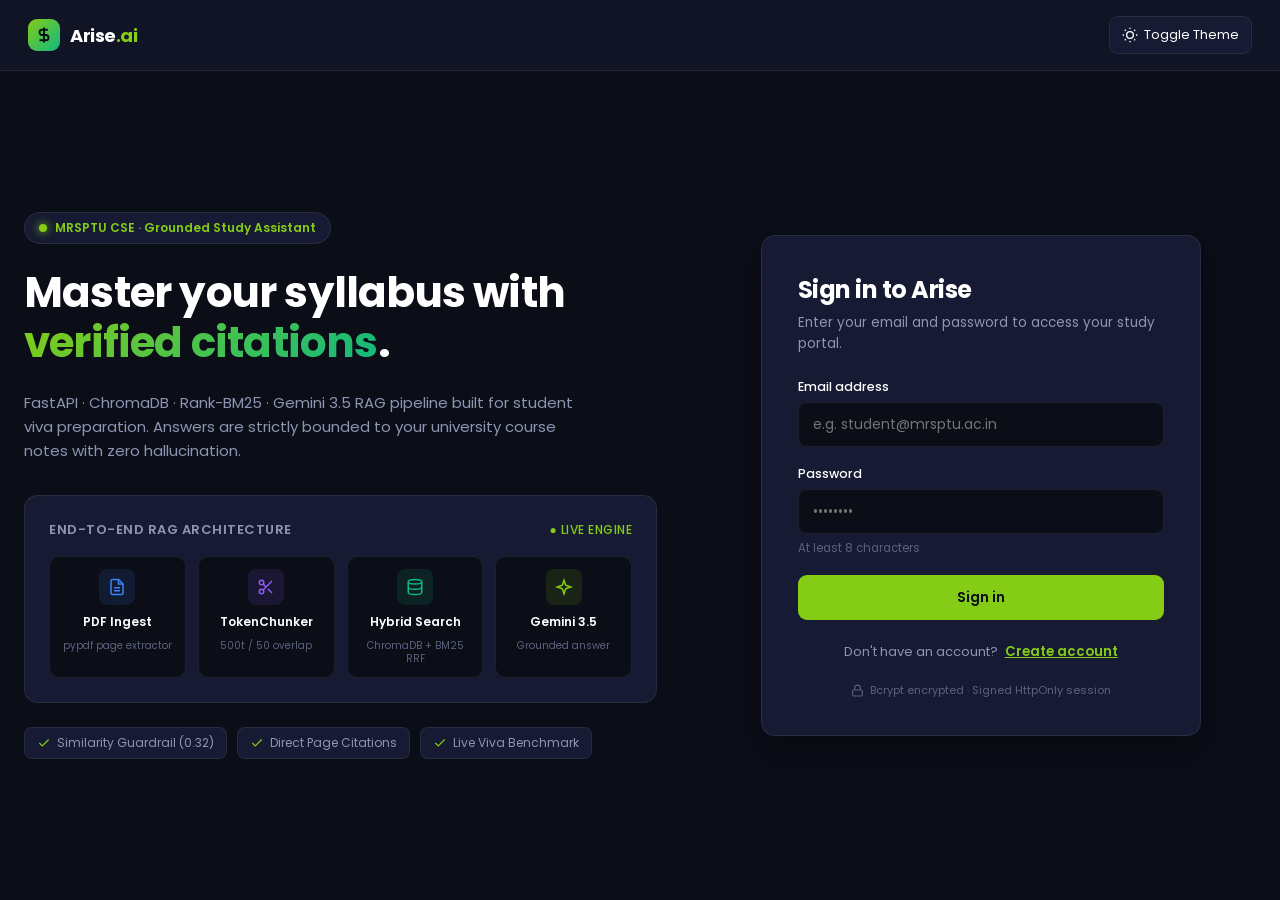
==== frontend/login.html @ d897b9ba "feat: authentication and premium login page" ====
<!DOCTYPE html>
<html lang="en">
<head>
  <meta charset="UTF-8">
  <meta name="viewport" content="width=device-width, initial-scale=1.0">
  <title>Arise.ai — Sign in to StudyRAG</title>
  <link rel="preconnect" href="https://fonts.googleapis.com">
  <link rel="preconnect" href="https://fonts.gstatic.com" crossorigin>
  <link href="https://fonts.googleapis.com/css2?family=Poppins:wght@300;400;500;600;700&display=swap" rel="stylesheet">
  <style>
    :root {
      --bg: #0b0d17;
      --bg-panel: #111425;
      --card-bg: #161a32;
      --card-border: rgba(255, 255, 255, 0.08);
      --card-hover: rgba(255, 255, 255, 0.12);
      --text: #ffffff;
      --text-muted: #8e95b2;
      --text-dim: #5c627e;
      --lime: #84cc16;
      --lime-glow: rgba(132, 204, 22, 0.2);
      --lime-hover: #9ee81c;
      --purple: #8b5cf6;
      --purple-glow: rgba(139, 92, 246, 0.2);
      --blue: #3b82f6;
      --error: #ef4444;
      --error-bg: rgba(239, 68, 68, 0.12);
      --font: 'Poppins', -apple-system, BlinkMacSystemFont, "Segoe UI", Roboto, sans-serif;
      --radius: 14px;
      --transition: all 0.2s cubic-bezier(0.16, 1, 0.3, 1);
    }

    body.theme-light {
      --bg: #f8fafc;
      --bg-panel: #f1f5f9;
      --card-bg: #ffffff;
      --card-border: rgba(0, 0, 0, 0.08);
      --card-hover: rgba(0, 0, 0, 0.12);
      --text: #0f172a;
      --text-muted: #64748b;
      --text-dim: #94a3b8;
      --lime: #65a30d;
      --lime-glow: rgba(101, 163, 13, 0.15);
      --lime-hover: #4d7c0f;
      --purple: #7c3aed;
      --purple-glow: rgba(124, 58, 237, 0.15);
      --blue: #2563eb;
      --error: #dc2626;
      --error-bg: rgba(220, 38, 38, 0.08);
    }

    * {
      box-sizing: border-box;
      margin: 0;
      padding: 0;
      font-family: var(--font);
    }

    body {
      background-color: var(--bg);
      color: var(--text);
      min-height: 100vh;
      display: flex;
      flex-direction: column;
      overflow-x: hidden;
      transition: background-color 0.3s ease, color 0.3s ease;
    }

    /* Top Utility Bar */
    .top-bar {
      width: 100%;
      padding: 16px 28px;
      display: flex;
      align-items: center;
      justify-content: space-between;
      border-bottom: 1px solid var(--card-border);
      background: var(--bg-panel);
    }

    .brand-mark {
      display: flex;
      align-items: center;
      gap: 10px;
      text-decoration: none;
      color: var(--text);
    }

    .brand-icon {
      width: 32px;
      height: 32px;
      border-radius: 9px;
      background: linear-gradient(135deg, var(--lime), #10b981);
      display: grid;
      place-items: center;
      color: #0b0d17;
      font-weight: 700;
    }

    .brand-text {
      font-size: 18px;
      font-weight: 700;
      letter-spacing: -0.5px;
    }

    .brand-text span {
      color: var(--lime);
    }

    .theme-toggle-btn {
      background: var(--card-bg);
      border: 1px solid var(--card-border);
      color: var(--text);
      padding: 8px 12px;
      border-radius: 9px;
      cursor: pointer;
      display: flex;
      align-items: center;
      gap: 6px;
      font-size: 13px;
      transition: var(--transition);
    }

    .theme-toggle-btn:hover {
      border-color: var(--card-hover);
    }

    .theme-toggle-btn svg {
      width: 16px;
      height: 16px;
      stroke: currentColor;
      fill: none;
      stroke-width: 2;
    }

    /* Main Split View */
    .login-container {
      flex: 1;
      display: grid;
      grid-template-columns: 1.15fr 1fr;
      max-width: 1280px;
      width: 100%;
      margin: 0 auto;
      padding: 40px 24px;
      gap: 48px;
      align-items: center;
    }

    /* Left Hero Panel */
    .hero-panel {
      display: flex;
      flex-direction: column;
      gap: 24px;
    }

    .hero-badge {
      display: inline-flex;
      align-items: center;
      gap: 8px;
      padding: 6px 14px;
      border-radius: 20px;
      font-size: 12px;
      font-weight: 600;
      background: var(--card-bg);
      border: 1px solid var(--card-border);
      color: var(--lime);
      width: fit-content;
    }

    .hero-badge-dot {
      width: 8px;
      height: 8px;
      border-radius: 50%;
      background: var(--lime);
      box-shadow: 0 0 10px var(--lime);
    }

    .hero-title {
      font-size: clamp(28px, 3.5vw, 42px);
      font-weight: 700;
      line-height: 1.18;
      letter-spacing: -0.8px;
    }

    .hero-title .gradient-text {
      background: linear-gradient(135deg, var(--lime), #10b981);
      -webkit-background-clip: text;
      -webkit-text-fill-color: transparent;
    }

    .hero-subtitle {
      font-size: 15px;
      line-height: 1.6;
      color: var(--text-muted);
      max-width: 560px;
    }

    /* Pipeline Diagram */
    .pipeline-wrapper {
      background: var(--card-bg);
      border: 1px solid var(--card-border);
      border-radius: var(--radius);
      padding: 24px;
      display: flex;
      flex-direction: column;
      gap: 16px;
      margin-top: 8px;
    }

    .pipeline-header {
      font-size: 13px;
      font-weight: 600;
      color: var(--text-muted);
      text-transform: uppercase;
      letter-spacing: 0.5px;
      display: flex;
      justify-content: space-between;
      align-items: center;
    }

    .pipeline-status {
      color: var(--lime);
      font-size: 12px;
      font-weight: 500;
      display: flex;
      align-items: center;
      gap: 6px;
    }

    .pipeline-grid {
      display: grid;
      grid-template-columns: repeat(4, 1fr);
      gap: 12px;
      position: relative;
    }

    .pipeline-step {
      background: var(--bg);
      border: 1px solid var(--card-border);
      border-radius: 10px;
      padding: 12px 10px;
      text-align: center;
      display: flex;
      flex-direction: column;
      align-items: center;
      gap: 8px;
      transition: var(--transition);
      position: relative;
    }

    .pipeline-step:hover {
      border-color: var(--lime);
      transform: translateY(-2px);
    }

    .pipeline-icon-box {
      width: 36px;
      height: 36px;
      border-radius: 8px;
      display: grid;
      place-items: center;
    }

    .pipeline-icon-box svg {
      width: 18px;
      height: 18px;
      stroke: currentColor;
      fill: none;
      stroke-width: 2;
    }

    .step-p1 { background: rgba(59, 130, 246, 0.12); color: var(--blue); }
    .step-p2 { background: rgba(139, 92, 246, 0.12); color: var(--purple); }
    .step-p3 { background: rgba(16, 185, 129, 0.12); color: #10b981; }
    .step-p4 { background: rgba(132, 204, 22, 0.12); color: var(--lime); }

    .pipeline-step-title {
      font-size: 12px;
      font-weight: 600;
      color: var(--text);
    }

    .pipeline-step-desc {
      font-size: 10px;
      color: var(--text-dim);
      line-height: 1.3;
    }

    .feature-tags {
      display: flex;
      flex-wrap: wrap;
      gap: 10px;
    }

    .feature-tag {
      font-size: 12px;
      color: var(--text-muted);
      background: var(--card-bg);
      border: 1px solid var(--card-border);
      padding: 6px 12px;
      border-radius: 8px;
      display: flex;
      align-items: center;
      gap: 6px;
    }

    .feature-tag svg {
      width: 14px;
      height: 14px;
      stroke: var(--lime);
      fill: none;
      stroke-width: 2;
    }

    /* Right Auth Form Card */
    .auth-card-panel {
      display: flex;
      justify-content: center;
    }

    .auth-card {
      background: var(--card-bg);
      border: 1px solid var(--card-border);
      border-radius: var(--radius);
      padding: 36px;
      width: 100%;
      max-width: 440px;
      box-shadow: 0 16px 36px rgba(0, 0, 0, 0.25);
    }

    .auth-card-head {
      margin-bottom: 24px;
    }

    .auth-card-title {
      font-size: 24px;
      font-weight: 700;
      letter-spacing: -0.5px;
      margin-bottom: 6px;
    }

    .auth-card-subtitle {
      font-size: 13.5px;
      color: var(--text-muted);
      line-height: 1.5;
    }

    .auth-error-box {
      background: var(--error-bg);
      border: 1px solid var(--error);
      color: var(--error);
      padding: 10px 14px;
      border-radius: 8px;
      font-size: 13px;
      margin-bottom: 18px;
      display: none;
      align-items: center;
      gap: 8px;
    }

    .auth-error-box svg {
      width: 16px;
      height: 16px;
      stroke: currentColor;
      fill: none;
      stroke-width: 2;
      flex-shrink: 0;
    }

    .form-group {
      display: flex;
      flex-direction: column;
      gap: 6px;
      margin-bottom: 18px;
    }

    .form-label {
      font-size: 12.5px;
      font-weight: 500;
      color: var(--text);
    }

    .form-input {
      background: var(--bg);
      border: 1px solid var(--card-border);
      border-radius: 9px;
      padding: 11px 14px;
      color: var(--text);
      font-size: 14px;
      outline: none;
      transition: var(--transition);
    }

    .form-input:focus {
      border-color: var(--lime);
      box-shadow: 0 0 0 3px var(--lime-glow);
    }

    .form-hint {
      font-size: 11.5px;
      color: var(--text-dim);
    }

    .auth-submit-btn {
      width: 100%;
      background: var(--lime);
      color: #0b0d17;
      border: none;
      border-radius: 9px;
      padding: 12px 16px;
      font-size: 14px;
      font-weight: 600;
      cursor: pointer;
      display: flex;
      align-items: center;
      justify-content: center;
      gap: 8px;
      transition: var(--transition);
      margin-top: 10px;
    }

    .auth-submit-btn:hover {
      background: var(--lime-hover);
      box-shadow: 0 6px 16px var(--lime-glow);
    }

    .auth-submit-btn:disabled {
      opacity: 0.6;
      cursor: not-allowed;
    }

    .auth-spinner {
      width: 16px;
      height: 16px;
      border: 2px solid rgba(0, 0, 0, 0.2);
      border-top-color: #0b0d17;
      border-radius: 50%;
      animation: spin 0.8s linear infinite;
    }

    @keyframes spin {
      to { transform: rotate(360deg); }
    }

    .auth-toggle-row {
      margin-top: 22px;
      text-align: center;
      font-size: 13px;
      color: var(--text-muted);
    }

    .auth-toggle-btn {
      background: none;
      border: none;
      color: var(--lime);
      font-weight: 600;
      cursor: pointer;
      margin-left: 4px;
      text-decoration: underline;
    }

    .auth-toggle-btn:hover {
      color: var(--lime-hover);
    }

    .auth-footer-notice {
      margin-top: 20px;
      text-align: center;
      font-size: 11px;
      color: var(--text-dim);
      display: flex;
      align-items: center;
      justify-content: center;
      gap: 6px;
    }

    .auth-footer-notice svg {
      width: 13px;
      height: 13px;
      stroke: currentColor;
      fill: none;
      stroke-width: 2;
    }

    /* Responsive */
    @media (max-width: 900px) {
      .login-container {
        grid-template-columns: 1fr;
        gap: 36px;
        padding: 24px 16px;
      }
      .pipeline-grid {
        grid-template-columns: repeat(2, 1fr);
      }
      .hero-panel {
        text-align: center;
        align-items: center;
      }
      .hero-subtitle {
        margin: 0 auto;
      }
    }
  </style>
</head>
<body>
  <!-- Header Bar -->
  <header class="top-bar">
    <a href="/" class="brand-mark">
      <div class="brand-icon">
        <svg viewBox="0 0 24 24" width="18" height="18" fill="none" stroke="currentColor" stroke-width="2.5">
          <path d="M12 2v20M17 5H9.5a3.5 3.5 0 0 0 0 7h5a3.5 3.5 0 0 1 0 7H6" />
        </svg>
      </div>
      <div class="brand-text">Arise<span>.ai</span></div>
    </a>
    <button class="theme-toggle-btn" id="theme-toggle" type="button" aria-label="Toggle theme">
      <svg viewBox="0 0 24 24">
        <circle cx="12" cy="12" r="5"></circle>
        <line x1="12" y1="1" x2="12" y2="3"></line>
        <line x1="12" y1="21" x2="12" y2="23"></line>
        <line x1="4.22" y1="4.22" x2="5.64" y2="5.64"></line>
        <line x1="18.36" y1="18.36" x2="19.78" y2="19.78"></line>
        <line x1="1" y1="12" x2="3" y2="12"></line>
        <line x1="21" y1="12" x2="23" y2="12"></line>
        <line x1="4.22" y1="19.78" x2="5.64" y2="18.36"></line>
        <line x1="18.36" y1="5.64" x2="19.78" y2="4.22"></line>
      </svg>
      <span id="theme-text">Toggle Theme</span>
    </button>
  </header>

  <!-- Content Split -->
  <main class="login-container">
    <!-- Left Hero -->
    <section class="hero-panel">
      <div class="hero-badge">
        <span class="hero-badge-dot"></span>
        MRSPTU CSE · Grounded Study Assistant
      </div>

      <h1 class="hero-title">
        Master your syllabus with <span class="gradient-text">verified citations</span>.
      </h1>

      <p class="hero-subtitle">
        FastAPI · ChromaDB · Rank-BM25 · Gemini 3.5 RAG pipeline built for student viva preparation. Answers are strictly bounded to your university course notes with zero hallucination.
      </p>

      <!-- Pipeline Visualization -->
      <div class="pipeline-wrapper">
        <div class="pipeline-header">
          <span>End-to-End RAG Architecture</span>
          <span class="pipeline-status">● Live Engine</span>
        </div>
        <div class="pipeline-grid">
          <div class="pipeline-step">
            <div class="pipeline-icon-box step-p1">
              <svg viewBox="0 0 24 24"><path d="M14 2H6a2 2 0 0 0-2 2v16a2 2 0 0 0 2 2h12a2 2 0 0 0 2-2V8z"/><polyline points="14 2 14 8 20 8"/><line x1="16" y1="13" x2="8" y2="13"/><line x1="16" y1="17" x2="8" y2="17"/></svg>
            </div>
            <div class="pipeline-step-title">PDF Ingest</div>
            <div class="pipeline-step-desc">pypdf page extractor</div>
          </div>
          <div class="pipeline-step">
            <div class="pipeline-icon-box step-p2">
              <svg viewBox="0 0 24 24"><circle cx="6" cy="6" r="3"/><circle cx="6" cy="18" r="3"/><line x1="20" y1="4" x2="8.12" y2="15.88"/><line x1="14.47" y1="14.48" x2="20" y2="20"/><line x1="8.12" y1="8.12" x2="12" y2="12"/></svg>
            </div>
            <div class="pipeline-step-title">TokenChunker</div>
            <div class="pipeline-step-desc">500t / 50 overlap</div>
          </div>
          <div class="pipeline-step">
            <div class="pipeline-icon-box step-p3">
              <svg viewBox="0 0 24 24"><ellipse cx="12" cy="5" rx="9" ry="3"/><path d="M21 12c0 1.66-4 3-9 3s-9-1.34-9-3"/><path d="M3 5v14c0 1.66 4 3 9 3s9-1.34 9-3V5"/></svg>
            </div>
            <div class="pipeline-step-title">Hybrid Search</div>
            <div class="pipeline-step-desc">ChromaDB + BM25 RRF</div>
          </div>
          <div class="pipeline-step">
            <div class="pipeline-icon-box step-p4">
              <svg viewBox="0 0 24 24"><path d="m12 3-1.9 5.8a2 2 0 0 1-1.3 1.3L3 12l5.8 1.9a2 2 0 0 1 1.3 1.3L12 21l1.9-5.8a2 2 0 0 1 1.3-1.3L21 12l-5.8-1.9a2 2 0 0 1-1.3-1.3z"/></svg>
            </div>
            <div class="pipeline-step-title">Gemini 3.5</div>
            <div class="pipeline-step-desc">Grounded answer</div>
          </div>
        </div>
      </div>

      <div class="feature-tags">
        <span class="feature-tag">
          <svg viewBox="0 0 24 24"><polyline points="20 6 9 17 4 12"/></svg>
          Similarity Guardrail (0.32)
        </span>
        <span class="feature-tag">
          <svg viewBox="0 0 24 24"><polyline points="20 6 9 17 4 12"/></svg>
          Direct Page Citations
        </span>
        <span class="feature-tag">
          <svg viewBox="0 0 24 24"><polyline points="20 6 9 17 4 12"/></svg>
          Live Viva Benchmark
        </span>
      </div>
    </section>

    <!-- Right Card -->
    <section class="auth-card-panel">
      <div class="auth-card">
        <div class="auth-card-head">
          <h2 class="auth-card-title" id="auth-title">Sign in to Arise</h2>
          <p class="auth-card-subtitle" id="auth-subtitle">Enter your email and password to access your study portal.</p>
        </div>

        <div class="auth-error-box" id="auth-error" role="alert">
          <svg viewBox="0 0 24 24"><circle cx="12" cy="12" r="10"/><line x1="12" y1="8" x2="12" y2="12"/><line x1="12" y1="16" x2="12.01" y2="16"/></svg>
          <span id="auth-error-msg">Invalid credentials.</span>
        </div>

        <form id="auth-form">
          <div class="form-group">
            <label for="auth-email" class="form-label">Email address</label>
            <input type="email" id="auth-email" class="form-input" placeholder="e.g. student@mrsptu.ac.in" required autocomplete="email">
          </div>

          <div class="form-group">
            <label for="auth-password" class="form-label">Password</label>
            <input type="password" id="auth-password" class="form-input" placeholder="••••••••" required minlength="8" autocomplete="current-password">
            <span class="form-hint" id="password-hint">At least 8 characters</span>
          </div>

          <button type="submit" id="auth-submit" class="auth-submit-btn">
            <span class="auth-spinner" id="auth-spinner" style="display: none;"></span>
            <span id="auth-btn-text">Sign in</span>
          </button>
        </form>

        <div class="auth-toggle-row" id="auth-toggle-row">
          <span id="toggle-prompt">Don't have an account?</span>
          <button type="button" class="auth-toggle-btn" id="auth-toggle-btn">Create account</button>
        </div>

        <div class="auth-footer-notice">
          <svg viewBox="0 0 24 24"><rect x="3" y="11" width="18" height="11" rx="2" ry="2"/><path d="M7 11V7a5 5 0 0 1 10 0v4"/></svg>
          Bcrypt encrypted · Signed HttpOnly session
        </div>
      </div>
    </section>
  </main>

  <script>
    (function () {
      let isSignupMode = false;
      let allowSignup = true;

      // DOM Elements
      const authForm = document.getElementById("auth-form");
      const authTitle = document.getElementById("auth-title");
      const authSubtitle = document.getElementById("auth-subtitle");
      const authEmail = document.getElementById("auth-email");
      const authPassword = document.getElementById("auth-password");
      const authSubmit = document.getElementById("auth-submit");
      const authBtnText = document.getElementById("auth-btn-text");
      const authSpinner = document.getElementById("auth-spinner");
      const authError = document.getElementById("auth-error");
      const authErrorMsg = document.getElementById("auth-error-msg");
      const authToggleBtn = document.getElementById("auth-toggle-btn");
      const authToggleRow = document.getElementById("auth-toggle-row");
      const togglePrompt = document.getElementById("toggle-prompt");
      const themeToggle = document.getElementById("theme-toggle");

      // Theme Management
      function initTheme() {
        const saved = localStorage.getItem("arise-theme");
        if (saved === "light") {
          document.body.classList.add("theme-light");
        }
      }
      initTheme();

      if (themeToggle) {
        themeToggle.addEventListener("click", () => {
          document.body.classList.toggle("theme-light");
          const isLight = document.body.classList.contains("theme-light");
          try {
            localStorage.setItem("arise-theme", isLight ? "light" : "dark");
          } catch (e) {}
        });
      }

      function showError(msg) {
        authErrorMsg.textContent = msg || "An unexpected error occurred.";
        authError.style.display = "flex";
      }

      function hideError() {
        authError.style.display = "none";
      }

      function setMode(signup) {
        isSignupMode = signup;
        hideError();
        if (isSignupMode) {
          authTitle.textContent = "Create your account";
          authSubtitle.textContent = "Register with your email to start your study sessions.";
          authBtnText.textContent = "Create account";
          togglePrompt.textContent = "Already have an account?";
          authToggleBtn.textContent = "Sign in";
        } else {
          authTitle.textContent = "Sign in to Arise";
          authSubtitle.textContent = "Enter your email and password to access your study portal.";
          authBtnText.textContent = "Sign in";
          togglePrompt.textContent = "Don't have an account?";
          authToggleBtn.textContent = "Create account";
        }
      }

      // Check system configuration
      async function checkConfig() {
        try {
          const res = await fetch("/api/auth/config");
          if (res.ok) {
            const data = await res.json();
            allowSignup = data.allow_signup !== false;
            if (!allowSignup && authToggleRow) {
              authToggleRow.style.display = "none";
            }
          }
        } catch (e) {
          console.warn("Could not check auth config:", e);
        }
      }
      checkConfig();

      if (authToggleBtn) {
        authToggleBtn.addEventListener("click", () => {
          if (!allowSignup && !isSignupMode) return;
          setMode(!isSignupMode);
        });
      }

      // Handle Submission
      authForm.addEventListener("submit", async (e) => {
        e.preventDefault();
        hideError();

        const email = authEmail.value.trim();
        const password = authPassword.value;

        if (!email || !password) {
          showError("Please enter both email and password.");
          return;
        }

        if (password.length < 8) {
          showError("Password must be at least 8 characters.");
          return;
        }

        const endpoint = isSignupMode ? "/api/auth/register" : "/api/auth/login";

        authSubmit.disabled = true;
        authSpinner.style.display = "inline-block";
        authBtnText.textContent = isSignupMode ? "Creating account..." : "Signing in...";

        try {
          const res = await fetch(endpoint, {
            method: "POST",
            headers: { "Content-Type": "application/json" },
            body: JSON.stringify({ email, password }),
          });

          const data = await res.json().catch(() => ({}));

          if (!res.ok) {
            showError(data.detail || "Authentication request failed.");
            return;
          }

          // Successfully authenticated -> redirect to main app
          window.location.href = "/";
        } catch (err) {
          showError("Network error. Please try again.");
        } finally {
          authSubmit.disabled = false;
          authSpinner.style.display = "none";
          authBtnText.textContent = isSignupMode ? "Create account" : "Sign in";
        }
      });
    })();
  </script>
</body>
</html>
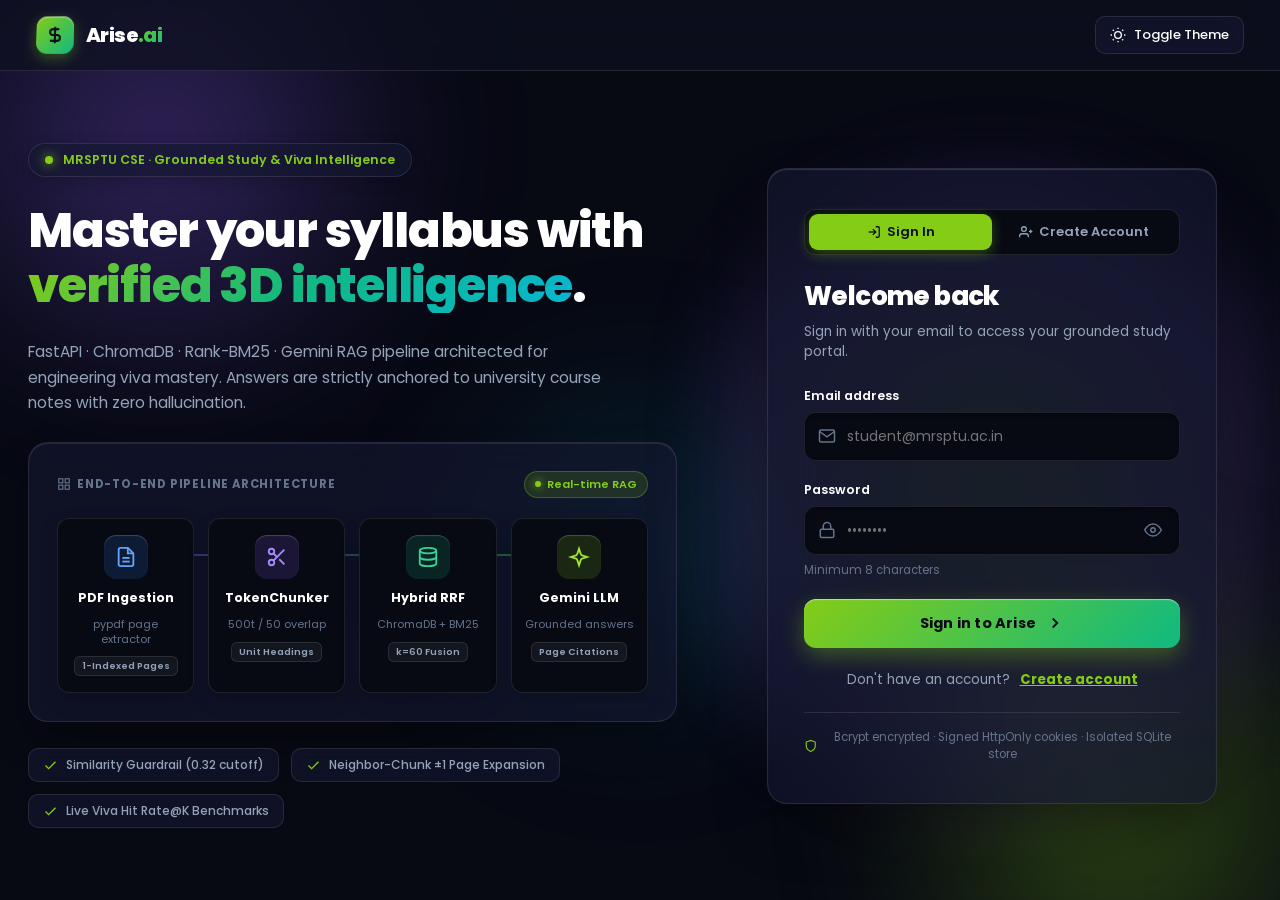
==== commit 902b0b37: "feat(ui): premium 3D perspective login experience with ambient effects" ====
--- a/frontend/login.html
+++ b/frontend/login.html
@@ -6,47 +6,53 @@
   <title>Arise.ai — Sign in to StudyRAG</title>
   <link rel="preconnect" href="https://fonts.googleapis.com">
   <link rel="preconnect" href="https://fonts.gstatic.com" crossorigin>
-  <link href="https://fonts.googleapis.com/css2?family=Poppins:wght@300;400;500;600;700&display=swap" rel="stylesheet">
+  <link href="https://fonts.googleapis.com/css2?family=Poppins:wght@300;400;500;600;700;800&display=swap" rel="stylesheet">
   <style>
     :root {
-      --bg: #0b0d17;
-      --bg-panel: #111425;
-      --card-bg: #161a32;
-      --card-border: rgba(255, 255, 255, 0.08);
-      --card-hover: rgba(255, 255, 255, 0.12);
+      --bg: #070913;
+      --bg-panel: rgba(13, 16, 32, 0.7);
+      --card-bg: rgba(20, 24, 48, 0.65);
+      --card-border: rgba(255, 255, 255, 0.1);
+      --card-border-glow: rgba(132, 204, 22, 0.35);
       --text: #ffffff;
-      --text-muted: #8e95b2;
-      --text-dim: #5c627e;
+      --text-muted: #94a3b8;
+      --text-dim: #64748b;
       --lime: #84cc16;
-      --lime-glow: rgba(132, 204, 22, 0.2);
+      --lime-glow: rgba(132, 204, 22, 0.35);
       --lime-hover: #9ee81c;
+      --emerald: #10b981;
       --purple: #8b5cf6;
-      --purple-glow: rgba(139, 92, 246, 0.2);
-      --blue: #3b82f6;
-      --error: #ef4444;
-      --error-bg: rgba(239, 68, 68, 0.12);
+      --purple-glow: rgba(139, 92, 246, 0.3);
+      --cyan: #06b6d4;
+      --cyan-glow: rgba(6, 182, 212, 0.3);
+      --error: #f43f5e;
+      --error-bg: rgba(244, 63, 94, 0.12);
       --font: 'Poppins', -apple-system, BlinkMacSystemFont, "Segoe UI", Roboto, sans-serif;
-      --radius: 14px;
-      --transition: all 0.2s cubic-bezier(0.16, 1, 0.3, 1);
+      --radius-lg: 20px;
+      --radius-md: 12px;
+      --radius-sm: 8px;
+      --transition: all 0.25s cubic-bezier(0.16, 1, 0.3, 1);
     }
 
     body.theme-light {
-      --bg: #f8fafc;
-      --bg-panel: #f1f5f9;
-      --card-bg: #ffffff;
+      --bg: #f1f5f9;
+      --bg-panel: rgba(255, 255, 255, 0.85);
+      --card-bg: rgba(255, 255, 255, 0.8);
       --card-border: rgba(0, 0, 0, 0.08);
-      --card-hover: rgba(0, 0, 0, 0.12);
+      --card-border-glow: rgba(101, 163, 13, 0.35);
       --text: #0f172a;
       --text-muted: #64748b;
       --text-dim: #94a3b8;
       --lime: #65a30d;
-      --lime-glow: rgba(101, 163, 13, 0.15);
+      --lime-glow: rgba(101, 163, 13, 0.2);
       --lime-hover: #4d7c0f;
+      --emerald: #059669;
       --purple: #7c3aed;
-      --purple-glow: rgba(124, 58, 237, 0.15);
-      --blue: #2563eb;
-      --error: #dc2626;
-      --error-bg: rgba(220, 38, 38, 0.08);
+      --purple-glow: rgba(124, 58, 237, 0.2);
+      --cyan: #0891b2;
+      --cyan-glow: rgba(8, 145, 178, 0.2);
+      --error: #e11d48;
+      --error-bg: rgba(225, 29, 72, 0.08);
     }
 
     * {
@@ -63,65 +69,162 @@
       display: flex;
       flex-direction: column;
       overflow-x: hidden;
+      position: relative;
       transition: background-color 0.3s ease, color 0.3s ease;
     }
 
-    /* Top Utility Bar */
+    /* 3D Ambient Mesh Background */
+    .ambient-bg {
+      position: fixed;
+      inset: 0;
+      pointer-events: none;
+      z-index: 0;
+      overflow: hidden;
+    }
+
+    .ambient-orb {
+      position: absolute;
+      border-radius: 50%;
+      filter: blur(90px);
+      opacity: 0.45;
+      animation: floatOrb 18s ease-in-out infinite alternate;
+      will-change: transform;
+    }
+
+    .orb-1 {
+      width: 520px;
+      height: 520px;
+      background: radial-gradient(circle, var(--purple) 0%, transparent 70%);
+      top: -120px;
+      left: -100px;
+      animation-duration: 22s;
+    }
+
+    .orb-2 {
+      width: 480px;
+      height: 480px;
+      background: radial-gradient(circle, var(--lime) 0%, transparent 70%);
+      bottom: -150px;
+      right: -80px;
+      animation-duration: 20s;
+      animation-delay: -5s;
+    }
+
+    .orb-3 {
+      width: 380px;
+      height: 380px;
+      background: radial-gradient(circle, var(--cyan) 0%, transparent 70%);
+      top: 40%;
+      left: 35%;
+      animation-duration: 25s;
+      animation-delay: -10s;
+      opacity: 0.25;
+    }
+
+    /* Subtle Perspective Grid Ground */
+    .perspective-grid {
+      position: absolute;
+      bottom: -100px;
+      left: -20%;
+      width: 140%;
+      height: 450px;
+      background-image: 
+        linear-gradient(to right, rgba(255, 255, 255, 0.04) 1px, transparent 1px),
+        linear-gradient(to bottom, rgba(255, 255, 255, 0.04) 1px, transparent 1px);
+      background-size: 40px 40px;
+      transform: perspective(600px) rotateX(65deg);
+      transform-origin: center bottom;
+      mask-image: linear-gradient(to top, rgba(0, 0, 0, 0.8), transparent 85%);
+      -webkit-mask-image: linear-gradient(to top, rgba(0, 0, 0, 0.8), transparent 85%);
+      pointer-events: none;
+    }
+
+    body.theme-light .perspective-grid {
+      background-image: 
+        linear-gradient(to right, rgba(0, 0, 0, 0.05) 1px, transparent 1px),
+        linear-gradient(to bottom, rgba(0, 0, 0, 0.05) 1px, transparent 1px);
+    }
+
+    @keyframes floatOrb {
+      0% { transform: translate3d(0, 0, 0) scale(1); }
+      50% { transform: translate3d(40px, 30px, 0) scale(1.08); }
+      100% { transform: translate3d(-30px, 50px, 0) scale(0.95); }
+    }
+
+    /* Top Glass Nav Bar */
     .top-bar {
+      position: relative;
+      z-index: 10;
       width: 100%;
-      padding: 16px 28px;
+      padding: 16px 36px;
       display: flex;
       align-items: center;
       justify-content: space-between;
       border-bottom: 1px solid var(--card-border);
       background: var(--bg-panel);
+      backdrop-filter: blur(16px);
+      -webkit-backdrop-filter: blur(16px);
     }
 
     .brand-mark {
       display: flex;
       align-items: center;
-      gap: 10px;
+      gap: 12px;
       text-decoration: none;
       color: var(--text);
     }
 
-    .brand-icon {
-      width: 32px;
-      height: 32px;
-      border-radius: 9px;
+    .brand-icon-3d {
+      width: 38px;
+      height: 38px;
+      border-radius: 11px;
       background: linear-gradient(135deg, var(--lime), #10b981);
       display: grid;
       place-items: center;
       color: #0b0d17;
-      font-weight: 700;
+      font-weight: 800;
+      box-shadow: 0 4px 14px var(--lime-glow), inset 0 1px 1px rgba(255, 255, 255, 0.6);
+      transform: perspective(400px) rotateY(-10deg) rotateX(10deg);
+      transition: var(--transition);
+    }
+
+    .brand-mark:hover .brand-icon-3d {
+      transform: perspective(400px) rotateY(0deg) rotateX(0deg) scale(1.05);
+      box-shadow: 0 8px 24px var(--lime-glow);
     }
 
     .brand-text {
-      font-size: 18px;
-      font-weight: 700;
-      letter-spacing: -0.5px;
+      font-size: 20px;
+      font-weight: 800;
+      letter-spacing: -0.6px;
     }
 
     .brand-text span {
-      color: var(--lime);
+      background: linear-gradient(135deg, var(--lime), #10b981);
+      -webkit-background-clip: text;
+      -webkit-text-fill-color: transparent;
     }
 
     .theme-toggle-btn {
       background: var(--card-bg);
       border: 1px solid var(--card-border);
       color: var(--text);
-      padding: 8px 12px;
-      border-radius: 9px;
+      padding: 8px 14px;
+      border-radius: 10px;
       cursor: pointer;
       display: flex;
       align-items: center;
-      gap: 6px;
+      gap: 8px;
       font-size: 13px;
+      font-weight: 500;
+      backdrop-filter: blur(10px);
       transition: var(--transition);
     }
 
     .theme-toggle-btn:hover {
-      border-color: var(--card-hover);
+      border-color: var(--lime);
+      transform: translateY(-1px);
+      box-shadow: 0 4px 12px rgba(0, 0, 0, 0.15);
     }
 
     .theme-toggle-btn svg {
@@ -132,16 +235,18 @@
       stroke-width: 2;
     }
 
-    /* Main Split View */
+    /* Main Container */
     .login-container {
+      position: relative;
+      z-index: 5;
       flex: 1;
       display: grid;
-      grid-template-columns: 1.15fr 1fr;
-      max-width: 1280px;
+      grid-template-columns: 1.25fr 1fr;
+      max-width: 1320px;
       width: 100%;
       margin: 0 auto;
-      padding: 40px 24px;
-      gap: 48px;
+      padding: 40px 28px;
+      gap: 56px;
       align-items: center;
     }
 
@@ -149,21 +254,23 @@
     .hero-panel {
       display: flex;
       flex-direction: column;
-      gap: 24px;
-    }
-
-    .hero-badge {
+      gap: 26px;
+    }
+
+    .hero-badge-pill {
       display: inline-flex;
       align-items: center;
-      gap: 8px;
-      padding: 6px 14px;
-      border-radius: 20px;
-      font-size: 12px;
+      gap: 10px;
+      padding: 7px 16px;
+      border-radius: 30px;
+      font-size: 12.5px;
       font-weight: 600;
       background: var(--card-bg);
       border: 1px solid var(--card-border);
       color: var(--lime);
       width: fit-content;
+      backdrop-filter: blur(12px);
+      box-shadow: 0 4px 16px rgba(0, 0, 0, 0.2);
     }
 
     .hero-badge-dot {
@@ -171,139 +278,561 @@
       height: 8px;
       border-radius: 50%;
       background: var(--lime);
-      box-shadow: 0 0 10px var(--lime);
+      box-shadow: 0 0 12px var(--lime);
+      animation: pulseGlow 2s infinite alternate;
+    }
+
+    @keyframes pulseGlow {
+      from { opacity: 0.6; transform: scale(0.9); }
+      to { opacity: 1; transform: scale(1.2); }
     }
 
     .hero-title {
-      font-size: clamp(28px, 3.5vw, 42px);
-      font-weight: 700;
-      line-height: 1.18;
-      letter-spacing: -0.8px;
+      font-size: clamp(32px, 4vw, 48px);
+      font-weight: 800;
+      line-height: 1.15;
+      letter-spacing: -1.2px;
     }
 
     .hero-title .gradient-text {
-      background: linear-gradient(135deg, var(--lime), #10b981);
+      background: linear-gradient(135deg, var(--lime) 0%, var(--emerald) 50%, var(--cyan) 100%);
       -webkit-background-clip: text;
       -webkit-text-fill-color: transparent;
+      display: inline-block;
     }
 
     .hero-subtitle {
-      font-size: 15px;
-      line-height: 1.6;
+      font-size: 15.5px;
+      line-height: 1.65;
       color: var(--text-muted);
-      max-width: 560px;
-    }
-
-    /* Pipeline Diagram */
-    .pipeline-wrapper {
+      max-width: 600px;
+    }
+
+    /* 3D Glass Pipeline Architecture Showcase */
+    .pipeline-3d-card {
+      position: relative;
       background: var(--card-bg);
       border: 1px solid var(--card-border);
-      border-radius: var(--radius);
-      padding: 24px;
+      border-radius: var(--radius-lg);
+      padding: 28px;
       display: flex;
       flex-direction: column;
-      gap: 16px;
-      margin-top: 8px;
-    }
-
-    .pipeline-header {
+      gap: 20px;
+      backdrop-filter: blur(20px);
+      -webkit-backdrop-filter: blur(20px);
+      box-shadow: 0 20px 45px -10px rgba(0, 0, 0, 0.4), inset 0 1px 1px rgba(255, 255, 255, 0.1);
+      transform-style: preserve-3d;
+      transition: transform 0.3s ease, box-shadow 0.3s ease;
+    }
+
+    .pipeline-3d-card:hover {
+      box-shadow: 0 28px 60px -12px rgba(0, 0, 0, 0.5), inset 0 1px 1px rgba(255, 255, 255, 0.2);
+    }
+
+    .pipeline-top-header {
+      display: flex;
+      justify-content: space-between;
+      align-items: center;
+    }
+
+    .pipeline-tag {
+      font-size: 11.5px;
+      font-weight: 700;
+      text-transform: uppercase;
+      letter-spacing: 0.8px;
+      color: var(--text-dim);
+      display: flex;
+      align-items: center;
+      gap: 6px;
+    }
+
+    .pipeline-live-chip {
+      background: rgba(132, 204, 22, 0.15);
+      border: 1px solid rgba(132, 204, 22, 0.3);
+      color: var(--lime);
+      padding: 4px 10px;
+      border-radius: 20px;
+      font-size: 11px;
+      font-weight: 600;
+      display: flex;
+      align-items: center;
+      gap: 6px;
+    }
+
+    .live-dot {
+      width: 6px;
+      height: 6px;
+      border-radius: 50%;
+      background: var(--lime);
+      box-shadow: 0 0 8px var(--lime);
+    }
+
+    /* 4-Step 3D Pipeline Visual Grid */
+    .pipeline-stage-grid {
+      display: grid;
+      grid-template-columns: repeat(4, 1fr);
+      gap: 14px;
+      position: relative;
+    }
+
+    /* Animated Energy Ray Connector connecting the steps */
+    .pipeline-connector-line {
+      position: absolute;
+      top: 36px;
+      left: 10%;
+      width: 80%;
+      height: 2px;
+      background: linear-gradient(90deg, 
+        rgba(59, 130, 246, 0.4), 
+        rgba(139, 92, 246, 0.4), 
+        rgba(16, 185, 129, 0.4), 
+        rgba(132, 204, 22, 0.4)
+      );
+      z-index: 1;
+      pointer-events: none;
+    }
+
+    .pipeline-energy-packet {
+      position: absolute;
+      top: -3px;
+      left: 0;
+      width: 24px;
+      height: 8px;
+      border-radius: 4px;
+      background: var(--lime);
+      box-shadow: 0 0 12px var(--lime);
+      animation: energyRun 3.2s cubic-bezier(0.45, 0.05, 0.55, 0.95) infinite;
+    }
+
+    @keyframes energyRun {
+      0% { left: 0%; opacity: 0; transform: scaleX(0.5); }
+      15% { opacity: 1; transform: scaleX(1); }
+      85% { opacity: 1; transform: scaleX(1); }
+      100% { left: 96%; opacity: 0; transform: scaleX(0.5); }
+    }
+
+    .stage-item {
+      position: relative;
+      z-index: 2;
+      background: var(--bg);
+      border: 1px solid var(--card-border);
+      border-radius: var(--radius-md);
+      padding: 16px 12px;
+      display: flex;
+      flex-direction: column;
+      align-items: center;
+      text-align: center;
+      gap: 10px;
+      transition: var(--transition);
+      box-shadow: 0 8px 20px rgba(0, 0, 0, 0.15);
+      transform: translateY(0);
+    }
+
+    .stage-item:hover {
+      border-color: var(--lime);
+      transform: translateY(-4px) scale(1.02);
+      box-shadow: 0 14px 28px rgba(0, 0, 0, 0.25);
+    }
+
+    .stage-icon-3d {
+      width: 44px;
+      height: 44px;
+      border-radius: 12px;
+      display: grid;
+      place-items: center;
+      transition: var(--transition);
+      box-shadow: inset 0 1px 1px rgba(255, 255, 255, 0.2);
+    }
+
+    .stage-icon-3d svg {
+      width: 22px;
+      height: 22px;
+      stroke: currentColor;
+      fill: none;
+      stroke-width: 2;
+    }
+
+    .stage-p1 { background: rgba(59, 130, 246, 0.15); color: #60a5fa; }
+    .stage-p2 { background: rgba(139, 92, 246, 0.15); color: #a78bfa; }
+    .stage-p3 { background: rgba(16, 185, 129, 0.15); color: #34d399; }
+    .stage-p4 { background: rgba(132, 204, 22, 0.15); color: #a3e635; }
+
+    .stage-name {
+      font-size: 12.5px;
+      font-weight: 700;
+      color: var(--text);
+    }
+
+    .stage-desc {
+      font-size: 11px;
+      color: var(--text-dim);
+      line-height: 1.35;
+    }
+
+    .stage-metric-pill {
+      font-size: 9.5px;
+      font-weight: 600;
+      padding: 2px 7px;
+      border-radius: 6px;
+      background: rgba(255, 255, 255, 0.05);
+      color: var(--text-muted);
+      border: 1px solid var(--card-border);
+    }
+
+    /* Feature Pills Row */
+    .hero-features-row {
+      display: flex;
+      flex-wrap: wrap;
+      gap: 12px;
+    }
+
+    .hero-feature-pill {
+      font-size: 12px;
+      font-weight: 500;
+      color: var(--text-muted);
+      background: var(--card-bg);
+      border: 1px solid var(--card-border);
+      padding: 7px 14px;
+      border-radius: 10px;
+      display: flex;
+      align-items: center;
+      gap: 8px;
+      backdrop-filter: blur(8px);
+      transition: var(--transition);
+    }
+
+    .hero-feature-pill:hover {
+      border-color: var(--lime);
+      color: var(--text);
+      transform: translateY(-2px);
+    }
+
+    .hero-feature-pill svg {
+      width: 15px;
+      height: 15px;
+      stroke: var(--lime);
+      fill: none;
+      stroke-width: 2.2;
+    }
+
+    /* Right Auth 3D Tilt Card */
+    .auth-card-wrapper {
+      position: relative;
+      display: flex;
+      justify-content: center;
+      perspective: 1000px;
+    }
+
+    /* Glowing Ring Behind Card */
+    .card-halo {
+      position: absolute;
+      inset: -15px;
+      background: radial-gradient(circle, var(--lime-glow) 0%, var(--purple-glow) 60%, transparent 80%);
+      filter: blur(40px);
+      border-radius: 32px;
+      z-index: 1;
+      opacity: 0.6;
+      transition: var(--transition);
+    }
+
+    .auth-card-3d {
+      position: relative;
+      z-index: 2;
+      background: var(--card-bg);
+      border: 1px solid var(--card-border);
+      border-radius: var(--radius-lg);
+      padding: 40px 36px;
+      width: 100%;
+      max-width: 450px;
+      backdrop-filter: blur(28px);
+      -webkit-backdrop-filter: blur(28px);
+      box-shadow: 
+        0 25px 60px -15px rgba(0, 0, 0, 0.5),
+        inset 0 1px 1px rgba(255, 255, 255, 0.15);
+      transition: transform 0.15s ease-out, box-shadow 0.25s ease;
+      will-change: transform;
+    }
+
+    .auth-card-head {
+      margin-bottom: 24px;
+    }
+
+    /* Mode Sliding Switcher */
+    .mode-switcher {
+      display: flex;
+      background: var(--bg);
+      border: 1px solid var(--card-border);
+      border-radius: 12px;
+      padding: 4px;
+      margin-bottom: 22px;
+      position: relative;
+    }
+
+    .mode-tab-btn {
+      flex: 1;
+      background: transparent;
+      border: none;
+      color: var(--text-muted);
+      padding: 8px 12px;
       font-size: 13px;
       font-weight: 600;
+      cursor: pointer;
+      border-radius: 9px;
+      transition: var(--transition);
+      display: flex;
+      align-items: center;
+      justify-content: center;
+      gap: 6px;
+      position: relative;
+      z-index: 2;
+    }
+
+    .mode-tab-btn.is-active {
+      color: #0b0d17;
+      background: var(--lime);
+      box-shadow: 0 4px 14px var(--lime-glow);
+    }
+
+    body.theme-light .mode-tab-btn.is-active {
+      color: #ffffff;
+    }
+
+    .auth-card-title {
+      font-size: 26px;
+      font-weight: 800;
+      letter-spacing: -0.6px;
+      margin-bottom: 6px;
+    }
+
+    .auth-card-subtitle {
+      font-size: 13.5px;
       color: var(--text-muted);
-      text-transform: uppercase;
-      letter-spacing: 0.5px;
-      display: flex;
-      justify-content: space-between;
-      align-items: center;
-    }
-
-    .pipeline-status {
-      color: var(--lime);
-      font-size: 12px;
-      font-weight: 500;
-      display: flex;
-      align-items: center;
-      gap: 6px;
-    }
-
-    .pipeline-grid {
-      display: grid;
-      grid-template-columns: repeat(4, 1fr);
-      gap: 12px;
-      position: relative;
-    }
-
-    .pipeline-step {
-      background: var(--bg);
-      border: 1px solid var(--card-border);
-      border-radius: 10px;
-      padding: 12px 10px;
-      text-align: center;
-      display: flex;
-      flex-direction: column;
-      align-items: center;
-      gap: 8px;
-      transition: var(--transition);
-      position: relative;
-    }
-
-    .pipeline-step:hover {
-      border-color: var(--lime);
-      transform: translateY(-2px);
-    }
-
-    .pipeline-icon-box {
-      width: 36px;
-      height: 36px;
-      border-radius: 8px;
-      display: grid;
-      place-items: center;
-    }
-
-    .pipeline-icon-box svg {
+      line-height: 1.5;
+    }
+
+    /* Error Alert */
+    .auth-error-box {
+      background: var(--error-bg);
+      border: 1px solid var(--error);
+      color: var(--error);
+      padding: 11px 14px;
+      border-radius: var(--radius-sm);
+      font-size: 13px;
+      margin-bottom: 20px;
+      display: none;
+      align-items: center;
+      gap: 10px;
+      animation: shakeErr 0.4s ease;
+    }
+
+    @keyframes shakeErr {
+      0%, 100% { transform: translateX(0); }
+      20%, 60% { transform: translateX(-5px); }
+      40%, 80% { transform: translateX(5px); }
+    }
+
+    .auth-error-box svg {
       width: 18px;
       height: 18px;
       stroke: currentColor;
       fill: none;
       stroke-width: 2;
-    }
-
-    .step-p1 { background: rgba(59, 130, 246, 0.12); color: var(--blue); }
-    .step-p2 { background: rgba(139, 92, 246, 0.12); color: var(--purple); }
-    .step-p3 { background: rgba(16, 185, 129, 0.12); color: #10b981; }
-    .step-p4 { background: rgba(132, 204, 22, 0.12); color: var(--lime); }
-
-    .pipeline-step-title {
-      font-size: 12px;
+      flex-shrink: 0;
+    }
+
+    /* Form Fields with Icon Wrappers */
+    .form-group {
+      display: flex;
+      flex-direction: column;
+      gap: 7px;
+      margin-bottom: 20px;
+    }
+
+    .form-label {
+      font-size: 12.5px;
       font-weight: 600;
       color: var(--text);
     }
 
-    .pipeline-step-desc {
-      font-size: 10px;
+    .input-icon-wrapper {
+      position: relative;
+      display: flex;
+      align-items: center;
+    }
+
+    .field-icon {
+      position: absolute;
+      left: 14px;
+      width: 18px;
+      height: 18px;
+      stroke: var(--text-dim);
+      fill: none;
+      stroke-width: 2;
+      pointer-events: none;
+      transition: var(--transition);
+    }
+
+    .form-input {
+      width: 100%;
+      background: var(--bg);
+      border: 1px solid var(--card-border);
+      border-radius: var(--radius-md);
+      padding: 13px 44px 13px 42px;
+      color: var(--text);
+      font-size: 14px;
+      outline: none;
+      transition: var(--transition);
+      box-shadow: inset 0 2px 4px rgba(0, 0, 0, 0.2);
+    }
+
+    .form-input:focus {
+      border-color: var(--lime);
+      box-shadow: 0 0 0 3px var(--lime-glow), inset 0 2px 4px rgba(0, 0, 0, 0.1);
+    }
+
+    .form-input:focus + .field-icon,
+    .input-icon-wrapper:focus-within .field-icon {
+      stroke: var(--lime);
+    }
+
+    .btn-toggle-eye {
+      position: absolute;
+      right: 12px;
+      background: transparent;
+      border: none;
+      cursor: pointer;
       color: var(--text-dim);
-      line-height: 1.3;
-    }
-
-    .feature-tags {
-      display: flex;
-      flex-wrap: wrap;
+      padding: 6px;
+      display: flex;
+      align-items: center;
+      justify-content: center;
+      border-radius: 6px;
+      transition: var(--transition);
+    }
+
+    .btn-toggle-eye:hover {
+      color: var(--text);
+    }
+
+    .btn-toggle-eye svg {
+      width: 18px;
+      height: 18px;
+      stroke: currentColor;
+      fill: none;
+      stroke-width: 2;
+    }
+
+    .form-hint {
+      font-size: 11.5px;
+      color: var(--text-dim);
+    }
+
+    /* 3D Shimmer Action Button */
+    .auth-submit-btn {
+      position: relative;
+      width: 100%;
+      background: linear-gradient(135deg, var(--lime), #10b981);
+      color: #070913;
+      border: none;
+      border-radius: var(--radius-md);
+      padding: 14px 20px;
+      font-size: 14.5px;
+      font-weight: 700;
+      letter-spacing: 0.2px;
+      cursor: pointer;
+      display: flex;
+      align-items: center;
+      justify-content: center;
       gap: 10px;
-    }
-
-    .feature-tag {
-      font-size: 12px;
+      transition: var(--transition);
+      margin-top: 10px;
+      overflow: hidden;
+      box-shadow: 0 8px 22px var(--lime-glow), inset 0 1px 1px rgba(255, 255, 255, 0.5);
+    }
+
+    .auth-submit-btn::before {
+      content: '';
+      position: absolute;
+      top: 0;
+      left: -120%;
+      width: 60%;
+      height: 100%;
+      background: linear-gradient(90deg, transparent, rgba(255, 255, 255, 0.4), transparent);
+      transform: skewX(-25deg);
+      transition: none;
+    }
+
+    .auth-submit-btn:hover {
+      background: linear-gradient(135deg, var(--lime-hover), #34d399);
+      box-shadow: 0 12px 28px var(--lime-glow), inset 0 1px 1px rgba(255, 255, 255, 0.7);
+      transform: translateY(-2px);
+    }
+
+    .auth-submit-btn:hover::before {
+      left: 140%;
+      transition: left 0.8s ease-in-out;
+    }
+
+    .auth-submit-btn:active {
+      transform: translateY(0);
+      box-shadow: 0 4px 12px var(--lime-glow);
+    }
+
+    .auth-submit-btn:disabled {
+      opacity: 0.65;
+      cursor: not-allowed;
+      transform: none;
+    }
+
+    .auth-spinner {
+      width: 18px;
+      height: 18px;
+      border: 2px solid rgba(7, 9, 19, 0.25);
+      border-top-color: #070913;
+      border-radius: 50%;
+      animation: spin 0.75s linear infinite;
+    }
+
+    @keyframes spin {
+      to { transform: rotate(360deg); }
+    }
+
+    .auth-toggle-row {
+      margin-top: 22px;
+      text-align: center;
+      font-size: 13.5px;
       color: var(--text-muted);
-      background: var(--card-bg);
-      border: 1px solid var(--card-border);
-      padding: 6px 12px;
-      border-radius: 8px;
-      display: flex;
-      align-items: center;
-      gap: 6px;
-    }
-
-    .feature-tag svg {
+    }
+
+    .auth-toggle-btn {
+      background: none;
+      border: none;
+      color: var(--lime);
+      font-weight: 700;
+      cursor: pointer;
+      margin-left: 6px;
+      text-decoration: underline;
+      transition: var(--transition);
+    }
+
+    .auth-toggle-btn:hover {
+      color: var(--lime-hover);
+    }
+
+    .auth-footer-notice {
+      margin-top: 22px;
+      padding-top: 16px;
+      border-top: 1px solid var(--card-border);
+      text-align: center;
+      font-size: 11.5px;
+      color: var(--text-dim);
+      display: flex;
+      align-items: center;
+      justify-content: center;
+      gap: 7px;
+    }
+
+    .auth-footer-notice svg {
       width: 14px;
       height: 14px;
       stroke: var(--lime);
@@ -311,185 +840,18 @@
       stroke-width: 2;
     }
 
-    /* Right Auth Form Card */
-    .auth-card-panel {
-      display: flex;
-      justify-content: center;
-    }
-
-    .auth-card {
-      background: var(--card-bg);
-      border: 1px solid var(--card-border);
-      border-radius: var(--radius);
-      padding: 36px;
-      width: 100%;
-      max-width: 440px;
-      box-shadow: 0 16px 36px rgba(0, 0, 0, 0.25);
-    }
-
-    .auth-card-head {
-      margin-bottom: 24px;
-    }
-
-    .auth-card-title {
-      font-size: 24px;
-      font-weight: 700;
-      letter-spacing: -0.5px;
-      margin-bottom: 6px;
-    }
-
-    .auth-card-subtitle {
-      font-size: 13.5px;
-      color: var(--text-muted);
-      line-height: 1.5;
-    }
-
-    .auth-error-box {
-      background: var(--error-bg);
-      border: 1px solid var(--error);
-      color: var(--error);
-      padding: 10px 14px;
-      border-radius: 8px;
-      font-size: 13px;
-      margin-bottom: 18px;
-      display: none;
-      align-items: center;
-      gap: 8px;
-    }
-
-    .auth-error-box svg {
-      width: 16px;
-      height: 16px;
-      stroke: currentColor;
-      fill: none;
-      stroke-width: 2;
-      flex-shrink: 0;
-    }
-
-    .form-group {
-      display: flex;
-      flex-direction: column;
-      gap: 6px;
-      margin-bottom: 18px;
-    }
-
-    .form-label {
-      font-size: 12.5px;
-      font-weight: 500;
-      color: var(--text);
-    }
-
-    .form-input {
-      background: var(--bg);
-      border: 1px solid var(--card-border);
-      border-radius: 9px;
-      padding: 11px 14px;
-      color: var(--text);
-      font-size: 14px;
-      outline: none;
-      transition: var(--transition);
-    }
-
-    .form-input:focus {
-      border-color: var(--lime);
-      box-shadow: 0 0 0 3px var(--lime-glow);
-    }
-
-    .form-hint {
-      font-size: 11.5px;
-      color: var(--text-dim);
-    }
-
-    .auth-submit-btn {
-      width: 100%;
-      background: var(--lime);
-      color: #0b0d17;
-      border: none;
-      border-radius: 9px;
-      padding: 12px 16px;
-      font-size: 14px;
-      font-weight: 600;
-      cursor: pointer;
-      display: flex;
-      align-items: center;
-      justify-content: center;
-      gap: 8px;
-      transition: var(--transition);
-      margin-top: 10px;
-    }
-
-    .auth-submit-btn:hover {
-      background: var(--lime-hover);
-      box-shadow: 0 6px 16px var(--lime-glow);
-    }
-
-    .auth-submit-btn:disabled {
-      opacity: 0.6;
-      cursor: not-allowed;
-    }
-
-    .auth-spinner {
-      width: 16px;
-      height: 16px;
-      border: 2px solid rgba(0, 0, 0, 0.2);
-      border-top-color: #0b0d17;
-      border-radius: 50%;
-      animation: spin 0.8s linear infinite;
-    }
-
-    @keyframes spin {
-      to { transform: rotate(360deg); }
-    }
-
-    .auth-toggle-row {
-      margin-top: 22px;
-      text-align: center;
-      font-size: 13px;
-      color: var(--text-muted);
-    }
-
-    .auth-toggle-btn {
-      background: none;
-      border: none;
-      color: var(--lime);
-      font-weight: 600;
-      cursor: pointer;
-      margin-left: 4px;
-      text-decoration: underline;
-    }
-
-    .auth-toggle-btn:hover {
-      color: var(--lime-hover);
-    }
-
-    .auth-footer-notice {
-      margin-top: 20px;
-      text-align: center;
-      font-size: 11px;
-      color: var(--text-dim);
-      display: flex;
-      align-items: center;
-      justify-content: center;
-      gap: 6px;
-    }
-
-    .auth-footer-notice svg {
-      width: 13px;
-      height: 13px;
-      stroke: currentColor;
-      fill: none;
-      stroke-width: 2;
-    }
-
-    /* Responsive */
-    @media (max-width: 900px) {
+    /* Responsive Design */
+    @media (max-width: 980px) {
       .login-container {
         grid-template-columns: 1fr;
-        gap: 36px;
+        gap: 40px;
         padding: 24px 16px;
       }
-      .pipeline-grid {
+      .pipeline-stage-grid {
         grid-template-columns: repeat(2, 1fr);
+      }
+      .pipeline-connector-line {
+        display: none;
       }
       .hero-panel {
         text-align: center;
@@ -498,15 +860,29 @@
       .hero-subtitle {
         margin: 0 auto;
       }
+      .hero-features-row {
+        justify-content: center;
+      }
+      .top-bar {
+        padding: 14px 20px;
+      }
     }
   </style>
 </head>
 <body>
-  <!-- Header Bar -->
+  <!-- 3D Ambient Visual Elements -->
+  <div class="ambient-bg" aria-hidden="true">
+    <div class="ambient-orb orb-1"></div>
+    <div class="ambient-orb orb-2"></div>
+    <div class="ambient-orb orb-3"></div>
+    <div class="perspective-grid"></div>
+  </div>
+
+  <!-- Header Navigation -->
   <header class="top-bar">
     <a href="/" class="brand-mark">
-      <div class="brand-icon">
-        <svg viewBox="0 0 24 24" width="18" height="18" fill="none" stroke="currentColor" stroke-width="2.5">
+      <div class="brand-icon-3d">
+        <svg viewBox="0 0 24 24" width="20" height="20" fill="none" stroke="currentColor" stroke-width="2.6">
           <path d="M12 2v20M17 5H9.5a3.5 3.5 0 0 0 0 7h5a3.5 3.5 0 0 1 0 7H6" />
         </svg>
       </div>
@@ -528,105 +904,157 @@
     </button>
   </header>
 
-  <!-- Content Split -->
+  <!-- Main View Split -->
   <main class="login-container">
-    <!-- Left Hero -->
+    <!-- Left Hero Showcase -->
     <section class="hero-panel">
-      <div class="hero-badge">
+      <div class="hero-badge-pill">
         <span class="hero-badge-dot"></span>
-        MRSPTU CSE · Grounded Study Assistant
+        MRSPTU CSE · Grounded Study &amp; Viva Intelligence
       </div>
 
       <h1 class="hero-title">
-        Master your syllabus with <span class="gradient-text">verified citations</span>.
+        Master your syllabus with <span class="gradient-text">verified 3D intelligence</span>.
       </h1>
 
       <p class="hero-subtitle">
-        FastAPI · ChromaDB · Rank-BM25 · Gemini 3.5 RAG pipeline built for student viva preparation. Answers are strictly bounded to your university course notes with zero hallucination.
+        FastAPI · ChromaDB · Rank-BM25 · Gemini RAG pipeline architected for engineering viva mastery. Answers are strictly anchored to university course notes with zero hallucination.
       </p>
 
-      <!-- Pipeline Visualization -->
-      <div class="pipeline-wrapper">
-        <div class="pipeline-header">
-          <span>End-to-End RAG Architecture</span>
-          <span class="pipeline-status">● Live Engine</span>
+      <!-- 3D Pipeline Visual Showcase -->
+      <div class="pipeline-3d-card" id="pipeline-card">
+        <div class="pipeline-top-header">
+          <span class="pipeline-tag">
+            <svg viewBox="0 0 24 24" width="14" height="14" stroke="currentColor" fill="none" stroke-width="2"><rect x="3" y="3" width="7" height="7"/><rect x="14" y="3" width="7" height="7"/><rect x="14" y="14" width="7" height="7"/><rect x="3" y="14" width="7" height="7"/></svg>
+            End-to-End Pipeline Architecture
+          </span>
+          <span class="pipeline-live-chip">
+            <span class="live-dot"></span>
+            Real-time RAG
+          </span>
         </div>
-        <div class="pipeline-grid">
-          <div class="pipeline-step">
-            <div class="pipeline-icon-box step-p1">
+
+        <div class="pipeline-stage-grid">
+          <!-- Animated Flow Energy Beam -->
+          <div class="pipeline-connector-line">
+            <div class="pipeline-energy-packet"></div>
+          </div>
+
+          <!-- Step 1 -->
+          <div class="stage-item">
+            <div class="stage-icon-3d stage-p1">
               <svg viewBox="0 0 24 24"><path d="M14 2H6a2 2 0 0 0-2 2v16a2 2 0 0 0 2 2h12a2 2 0 0 0 2-2V8z"/><polyline points="14 2 14 8 20 8"/><line x1="16" y1="13" x2="8" y2="13"/><line x1="16" y1="17" x2="8" y2="17"/></svg>
             </div>
-            <div class="pipeline-step-title">PDF Ingest</div>
-            <div class="pipeline-step-desc">pypdf page extractor</div>
+            <div class="stage-name">PDF Ingestion</div>
+            <div class="stage-desc">pypdf page extractor</div>
+            <span class="stage-metric-pill">1-Indexed Pages</span>
           </div>
-          <div class="pipeline-step">
-            <div class="pipeline-icon-box step-p2">
+
+          <!-- Step 2 -->
+          <div class="stage-item">
+            <div class="stage-icon-3d stage-p2">
               <svg viewBox="0 0 24 24"><circle cx="6" cy="6" r="3"/><circle cx="6" cy="18" r="3"/><line x1="20" y1="4" x2="8.12" y2="15.88"/><line x1="14.47" y1="14.48" x2="20" y2="20"/><line x1="8.12" y1="8.12" x2="12" y2="12"/></svg>
             </div>
-            <div class="pipeline-step-title">TokenChunker</div>
-            <div class="pipeline-step-desc">500t / 50 overlap</div>
+            <div class="stage-name">TokenChunker</div>
+            <div class="stage-desc">500t / 50 overlap</div>
+            <span class="stage-metric-pill">Unit Headings</span>
           </div>
-          <div class="pipeline-step">
-            <div class="pipeline-icon-box step-p3">
+
+          <!-- Step 3 -->
+          <div class="stage-item">
+            <div class="stage-icon-3d stage-p3">
               <svg viewBox="0 0 24 24"><ellipse cx="12" cy="5" rx="9" ry="3"/><path d="M21 12c0 1.66-4 3-9 3s-9-1.34-9-3"/><path d="M3 5v14c0 1.66 4 3 9 3s9-1.34 9-3V5"/></svg>
             </div>
-            <div class="pipeline-step-title">Hybrid Search</div>
-            <div class="pipeline-step-desc">ChromaDB + BM25 RRF</div>
+            <div class="stage-name">Hybrid RRF</div>
+            <div class="stage-desc">ChromaDB + BM25</div>
+            <span class="stage-metric-pill">k=60 Fusion</span>
           </div>
-          <div class="pipeline-step">
-            <div class="pipeline-icon-box step-p4">
+
+          <!-- Step 4 -->
+          <div class="stage-item">
+            <div class="stage-icon-3d stage-p4">
               <svg viewBox="0 0 24 24"><path d="m12 3-1.9 5.8a2 2 0 0 1-1.3 1.3L3 12l5.8 1.9a2 2 0 0 1 1.3 1.3L12 21l1.9-5.8a2 2 0 0 1 1.3-1.3L21 12l-5.8-1.9a2 2 0 0 1-1.3-1.3z"/></svg>
             </div>
-            <div class="pipeline-step-title">Gemini 3.5</div>
-            <div class="pipeline-step-desc">Grounded answer</div>
+            <div class="stage-name">Gemini LLM</div>
+            <div class="stage-desc">Grounded answers</div>
+            <span class="stage-metric-pill">Page Citations</span>
           </div>
         </div>
       </div>
 
-      <div class="feature-tags">
-        <span class="feature-tag">
+      <!-- Feature Badges -->
+      <div class="hero-features-row">
+        <span class="hero-feature-pill">
           <svg viewBox="0 0 24 24"><polyline points="20 6 9 17 4 12"/></svg>
-          Similarity Guardrail (0.32)
+          Similarity Guardrail (0.32 cutoff)
         </span>
-        <span class="feature-tag">
+        <span class="hero-feature-pill">
           <svg viewBox="0 0 24 24"><polyline points="20 6 9 17 4 12"/></svg>
-          Direct Page Citations
+          Neighbor-Chunk ±1 Page Expansion
         </span>
-        <span class="feature-tag">
+        <span class="hero-feature-pill">
           <svg viewBox="0 0 24 24"><polyline points="20 6 9 17 4 12"/></svg>
-          Live Viva Benchmark
+          Live Viva Hit Rate@K Benchmarks
         </span>
       </div>
     </section>
 
-    <!-- Right Card -->
-    <section class="auth-card-panel">
-      <div class="auth-card">
+    <!-- Right 3D Auth Portal -->
+    <section class="auth-card-wrapper">
+      <div class="card-halo"></div>
+      <div class="auth-card-3d" id="auth-tilt-card">
+        <!-- Interactive Sliding Switcher -->
+        <div class="mode-switcher" id="mode-switcher">
+          <button type="button" class="mode-tab-btn is-active" id="tab-login">
+            <svg viewBox="0 0 24 24" width="14" height="14" stroke="currentColor" fill="none" stroke-width="2.2"><path d="M15 3h4a2 2 0 0 1 2 2v14a2 2 0 0 1-2 2h-4"/><polyline points="10 17 15 12 10 7"/><line x1="15" y1="12" x2="3" y2="12"/></svg>
+            Sign In
+          </button>
+          <button type="button" class="mode-tab-btn" id="tab-register">
+            <svg viewBox="0 0 24 24" width="14" height="14" stroke="currentColor" fill="none" stroke-width="2.2"><path d="M16 21v-2a4 4 0 0 0-4-4H5a4 4 0 0 0-4 4v2"/><circle cx="8.5" cy="7" r="4"/><line x1="20" y1="8" x2="20" y2="14"/><line x1="23" y1="11" x2="17" y2="11"/></svg>
+            Create Account
+          </button>
+        </div>
+
         <div class="auth-card-head">
-          <h2 class="auth-card-title" id="auth-title">Sign in to Arise</h2>
-          <p class="auth-card-subtitle" id="auth-subtitle">Enter your email and password to access your study portal.</p>
+          <h2 class="auth-card-title" id="auth-title">Welcome back</h2>
+          <p class="auth-card-subtitle" id="auth-subtitle">Sign in with your email to access your grounded study portal.</p>
         </div>
 
+        <!-- Error Banner -->
         <div class="auth-error-box" id="auth-error" role="alert">
           <svg viewBox="0 0 24 24"><circle cx="12" cy="12" r="10"/><line x1="12" y1="8" x2="12" y2="12"/><line x1="12" y1="16" x2="12.01" y2="16"/></svg>
           <span id="auth-error-msg">Invalid credentials.</span>
         </div>
 
+        <!-- Form -->
         <form id="auth-form">
           <div class="form-group">
             <label for="auth-email" class="form-label">Email address</label>
-            <input type="email" id="auth-email" class="form-input" placeholder="e.g. student@mrsptu.ac.in" required autocomplete="email">
+            <div class="input-icon-wrapper">
+              <input type="email" id="auth-email" class="form-input" placeholder="student@mrsptu.ac.in" required autocomplete="email">
+              <svg class="field-icon" viewBox="0 0 24 24"><path d="M4 4h16c1.1 0 2 .9 2 2v12c0 1.1-.9 2-2 2H4c-1.1 0-2-.9-2-2V6c0-1.1.9-2 2-2z"/><polyline points="22,6 12,13 2,6"/></svg>
+            </div>
           </div>
 
           <div class="form-group">
             <label for="auth-password" class="form-label">Password</label>
-            <input type="password" id="auth-password" class="form-input" placeholder="••••••••" required minlength="8" autocomplete="current-password">
-            <span class="form-hint" id="password-hint">At least 8 characters</span>
+            <div class="input-icon-wrapper">
+              <input type="password" id="auth-password" class="form-input" placeholder="••••••••" required minlength="8" autocomplete="current-password">
+              <svg class="field-icon" viewBox="0 0 24 24"><rect x="3" y="11" width="18" height="11" rx="2" ry="2"/><path d="M7 11V7a5 5 0 0 1 10 0v4"/></svg>
+              <button type="button" class="btn-toggle-eye" id="btn-toggle-password" aria-label="Toggle password visibility">
+                <svg viewBox="0 0 24 24" id="eye-icon">
+                  <path d="M1 12s4-8 11-8 11 8 11 8-4 8-11 8-11-8-11-8z"></path>
+                  <circle cx="12" cy="12" r="3"></circle>
+                </svg>
+              </button>
+            </div>
+            <span class="form-hint" id="password-hint">Minimum 8 characters</span>
           </div>
 
           <button type="submit" id="auth-submit" class="auth-submit-btn">
             <span class="auth-spinner" id="auth-spinner" style="display: none;"></span>
-            <span id="auth-btn-text">Sign in</span>
+            <span id="auth-btn-text">Sign in to Arise</span>
+            <svg viewBox="0 0 24 24" width="18" height="18" stroke="currentColor" fill="none" stroke-width="2.5"><polyline points="9 18 15 12 9 6"/></svg>
           </button>
         </form>
 
@@ -636,8 +1064,8 @@
         </div>
 
         <div class="auth-footer-notice">
-          <svg viewBox="0 0 24 24"><rect x="3" y="11" width="18" height="11" rx="2" ry="2"/><path d="M7 11V7a5 5 0 0 1 10 0v4"/></svg>
-          Bcrypt encrypted · Signed HttpOnly session
+          <svg viewBox="0 0 24 24"><path d="M12 22s8-4 8-10V5l-8-3-8 3v7c0 6 8 10 8 10z"/></svg>
+          Bcrypt encrypted · Signed HttpOnly cookies · Isolated SQLite store
         </div>
       </div>
     </section>
@@ -663,6 +1091,12 @@
       const authToggleRow = document.getElementById("auth-toggle-row");
       const togglePrompt = document.getElementById("toggle-prompt");
       const themeToggle = document.getElementById("theme-toggle");
+      const tabLogin = document.getElementById("tab-login");
+      const tabRegister = document.getElementById("tab-register");
+      const btnTogglePassword = document.getElementById("btn-toggle-password");
+      const eyeIcon = document.getElementById("eye-icon");
+      const authTiltCard = document.getElementById("auth-tilt-card");
+      const pipelineCard = document.getElementById("pipeline-card");
 
       // Theme Management
       function initTheme() {
@@ -683,6 +1117,39 @@
         });
       }
 
+      // Password Visibility Toggle
+      if (btnTogglePassword && authPassword) {
+        btnTogglePassword.addEventListener("click", () => {
+          const isPassword = authPassword.type === "password";
+          authPassword.type = isPassword ? "text" : "password";
+          eyeIcon.innerHTML = isPassword
+            ? `<path d="M17.94 17.94A10.07 10.07 0 0 1 12 20c-7 0-11-8-11-8a18.45 18.45 0 0 1 5.06-5.94M9.9 4.24A9.12 9.12 0 0 1 12 4c7 0 11 8 11 8a18.5 18.5 0 0 1-2.16 3.19m-6.72-1.07a3 3 0 1 1-4.24-4.24"></path><line x1="1" y1="1" x2="23" y2="23"></line>`
+            : `<path d="M1 12s4-8 11-8 11 8 11 8-4 8-11 8-11-8-11-8z"></path><circle cx="12" cy="12" r="3"></circle>`;
+        });
+      }
+
+      // 3D Perspective Tilt on Mouse Movement
+      function setup3DTilt(element, maxAngle = 8) {
+        if (!element) return;
+        element.addEventListener("mousemove", (e) => {
+          const rect = element.getBoundingClientRect();
+          const x = e.clientX - rect.left;
+          const y = e.clientY - rect.top;
+          const centerX = rect.width / 2;
+          const centerY = rect.height / 2;
+          const rotateX = ((y - centerY) / centerY) * -maxAngle;
+          const rotateY = ((x - centerX) / centerX) * maxAngle;
+
+          element.style.transform = `perspective(1000px) rotateX(${rotateX.toFixed(2)}deg) rotateY(${rotateY.toFixed(2)}deg) scale3d(1.01, 1.01, 1.01)`;
+        });
+
+        element.addEventListener("mouseleave", () => {
+          element.style.transform = `perspective(1000px) rotateX(0deg) rotateY(0deg) scale3d(1, 1, 1)`;
+        });
+      }
+      setup3DTilt(authTiltCard, 7);
+      setup3DTilt(pipelineCard, 5);
+
       function showError(msg) {
         authErrorMsg.textContent = msg || "An unexpected error occurred.";
         authError.style.display = "flex";
@@ -697,17 +1164,32 @@
         hideError();
         if (isSignupMode) {
           authTitle.textContent = "Create your account";
-          authSubtitle.textContent = "Register with your email to start your study sessions.";
+          authSubtitle.textContent = "Register with your university or personal email to begin.";
           authBtnText.textContent = "Create account";
           togglePrompt.textContent = "Already have an account?";
           authToggleBtn.textContent = "Sign in";
+          if (tabRegister) tabRegister.classList.add("is-active");
+          if (tabLogin) tabLogin.classList.remove("is-active");
         } else {
-          authTitle.textContent = "Sign in to Arise";
-          authSubtitle.textContent = "Enter your email and password to access your study portal.";
-          authBtnText.textContent = "Sign in";
+          authTitle.textContent = "Welcome back";
+          authSubtitle.textContent = "Sign in with your email to access your grounded study portal.";
+          authBtnText.textContent = "Sign in to Arise";
           togglePrompt.textContent = "Don't have an account?";
           authToggleBtn.textContent = "Create account";
+          if (tabLogin) tabLogin.classList.add("is-active");
+          if (tabRegister) tabRegister.classList.remove("is-active");
         }
+      }
+
+      // Tab switcher bindings
+      if (tabLogin) {
+        tabLogin.addEventListener("click", () => setMode(false));
+      }
+      if (tabRegister) {
+        tabRegister.addEventListener("click", () => {
+          if (!allowSignup) return;
+          setMode(true);
+        });
       }
 
       // Check system configuration
@@ -717,8 +1199,9 @@
           if (res.ok) {
             const data = await res.json();
             allowSignup = data.allow_signup !== false;
-            if (!allowSignup && authToggleRow) {
-              authToggleRow.style.display = "none";
+            if (!allowSignup) {
+              if (authToggleRow) authToggleRow.style.display = "none";
+              if (tabRegister) tabRegister.style.display = "none";
             }
           }
         } catch (e) {
@@ -775,11 +1258,11 @@
           // Successfully authenticated -> redirect to main app
           window.location.href = "/";
         } catch (err) {
-          showError("Network error. Please try again.");
+          showError("Network connection error. Please try again.");
         } finally {
           authSubmit.disabled = false;
           authSpinner.style.display = "none";
-          authBtnText.textContent = isSignupMode ? "Create account" : "Sign in";
+          authBtnText.textContent = isSignupMode ? "Create account" : "Sign in to Arise";
         }
       });
     })();
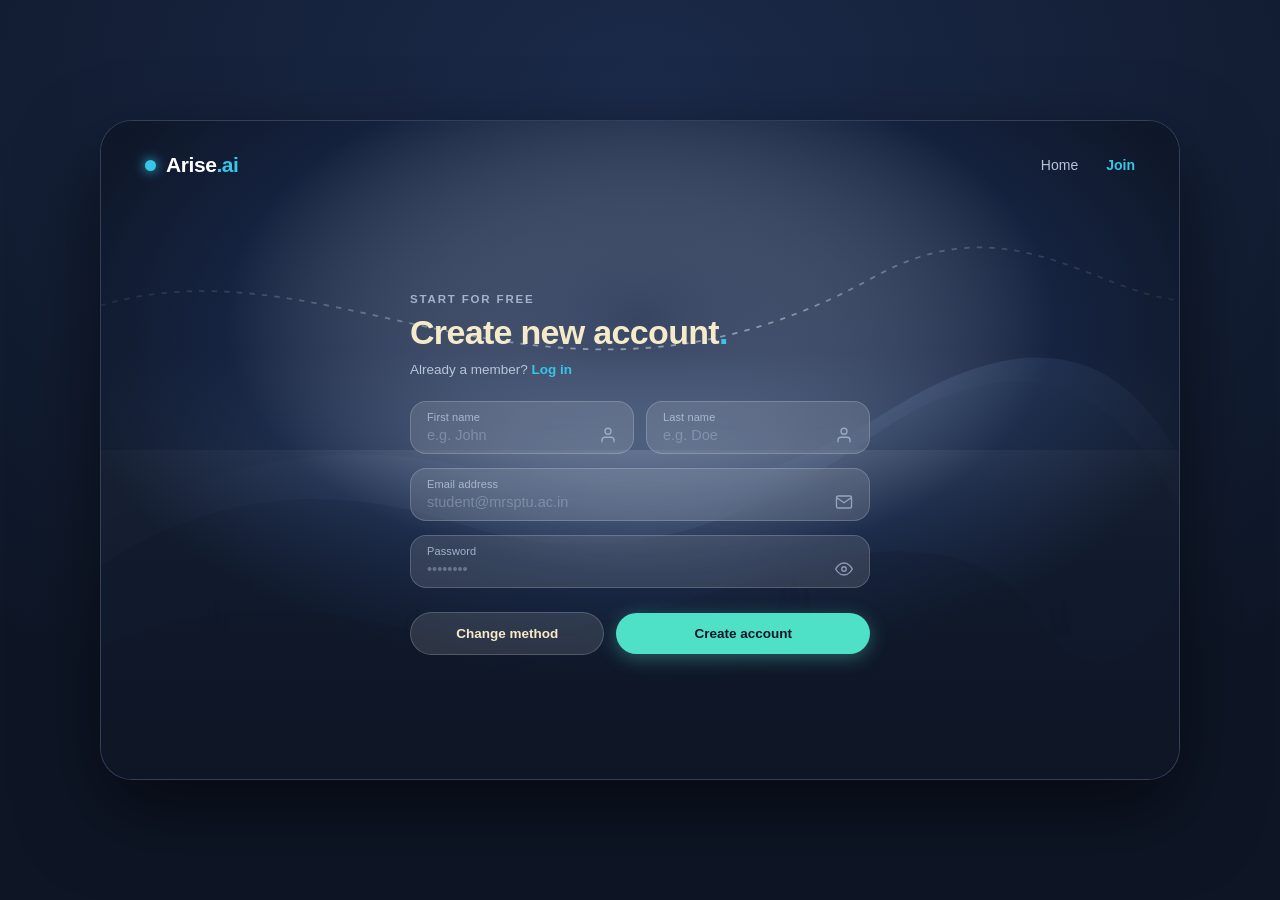
==== commit dc2653b3: "feat(ui): misty mountain login page and cohesive navy-slate-cream theme restyle" ====
--- a/frontend/login.html
+++ b/frontend/login.html
@@ -3,632 +3,228 @@
 <head>
   <meta charset="UTF-8">
   <meta name="viewport" content="width=device-width, initial-scale=1.0">
-  <title>Arise.ai — Sign in to StudyRAG</title>
-  <link rel="preconnect" href="https://fonts.googleapis.com">
-  <link rel="preconnect" href="https://fonts.gstatic.com" crossorigin>
-  <link href="https://fonts.googleapis.com/css2?family=Poppins:wght@300;400;500;600;700;800&display=swap" rel="stylesheet">
+  <title>Arise.ai — Create Account / Sign In</title>
   <style>
     :root {
-      --bg: #070913;
-      --bg-panel: rgba(13, 16, 32, 0.7);
-      --card-bg: rgba(20, 24, 48, 0.65);
-      --card-border: rgba(255, 255, 255, 0.1);
-      --card-border-glow: rgba(132, 204, 22, 0.35);
-      --text: #ffffff;
-      --text-muted: #94a3b8;
-      --text-dim: #64748b;
-      --lime: #84cc16;
-      --lime-glow: rgba(132, 204, 22, 0.35);
-      --lime-hover: #9ee81c;
-      --emerald: #10b981;
-      --purple: #8b5cf6;
-      --purple-glow: rgba(139, 92, 246, 0.3);
-      --cyan: #06b6d4;
-      --cyan-glow: rgba(6, 182, 212, 0.3);
-      --error: #f43f5e;
-      --error-bg: rgba(244, 63, 94, 0.12);
-      --font: 'Poppins', -apple-system, BlinkMacSystemFont, "Segoe UI", Roboto, sans-serif;
-      --radius-lg: 20px;
-      --radius-md: 12px;
-      --radius-sm: 8px;
-      --transition: all 0.25s cubic-bezier(0.16, 1, 0.3, 1);
-    }
-
-    body.theme-light {
-      --bg: #f1f5f9;
-      --bg-panel: rgba(255, 255, 255, 0.85);
-      --card-bg: rgba(255, 255, 255, 0.8);
-      --card-border: rgba(0, 0, 0, 0.08);
-      --card-border-glow: rgba(101, 163, 13, 0.35);
-      --text: #0f172a;
-      --text-muted: #64748b;
-      --text-dim: #94a3b8;
-      --lime: #65a30d;
-      --lime-glow: rgba(101, 163, 13, 0.2);
-      --lime-hover: #4d7c0f;
-      --emerald: #059669;
-      --purple: #7c3aed;
-      --purple-glow: rgba(124, 58, 237, 0.2);
-      --cyan: #0891b2;
-      --cyan-glow: rgba(8, 145, 178, 0.2);
-      --error: #e11d48;
-      --error-bg: rgba(225, 29, 72, 0.08);
+      --navy-dark: #0E1626;
+      --navy-base: #14213D;
+      --navy-panel: #1B2A4A;
+      --slate-blue: #5E7BA8;
+      --pale-blue: #B8C4D9;
+      --cream: #F6EBC8;
+      --cyan: #35C6E8;
+      --cyan-glow: rgba(53, 198, 232, 0.35);
+      --teal: #4FE0C8;
+      --teal-hover: #5efadc;
+      --frosted-bg: rgba(255, 255, 255, 0.12);
+      --frosted-border: rgba(255, 255, 255, 0.18);
+      --frosted-hover: rgba(255, 255, 255, 0.16);
+      --error-bg: rgba(244, 63, 94, 0.14);
+      --error-border: rgba(244, 63, 94, 0.3);
+      --error-text: #fda4af;
+      --font-family: -apple-system, BlinkMacSystemFont, "Segoe UI", Roboto, "Helvetica Neue", Arial, sans-serif;
     }
 
     * {
       box-sizing: border-box;
       margin: 0;
       padding: 0;
-      font-family: var(--font);
+      font-family: var(--font-family);
     }
 
     body {
-      background-color: var(--bg);
-      color: var(--text);
       min-height: 100vh;
+      background: var(--navy-dark);
+      background: radial-gradient(1000px 700px at 50% 10%, #1B2A4A 0%, #0E1626 100%);
+      color: var(--pale-blue);
+      display: flex;
+      align-items: center;
+      justify-content: center;
+      padding: 24px;
+      -webkit-font-smoothing: antialiased;
+      overflow-x: hidden;
+    }
+
+    /* Main Container Card */
+    .portal-card {
+      position: relative;
+      width: 100%;
+      max-width: 1080px;
+      min-height: 660px;
+      border-radius: 32px;
+      overflow: hidden;
+      background: var(--navy-panel);
+      box-shadow: 0 32px 80px rgba(0, 0, 0, 0.55);
+      border: 1px solid rgba(255, 255, 255, 0.1);
       display: flex;
       flex-direction: column;
-      overflow-x: hidden;
-      position: relative;
-      transition: background-color 0.3s ease, color 0.3s ease;
-    }
-
-    /* 3D Ambient Mesh Background */
-    .ambient-bg {
-      position: fixed;
+    }
+
+    /* Background Misty Mountain/Forest Artwork (Pure SVG & CSS gradients) */
+    .portal-bg-artwork {
+      position: absolute;
       inset: 0;
+      width: 100%;
+      height: 100%;
       pointer-events: none;
       z-index: 0;
       overflow: hidden;
     }
 
-    .ambient-orb {
-      position: absolute;
+    .portal-bg-artwork svg {
+      width: 100%;
+      height: 100%;
+      object-fit: cover;
+      display: block;
+    }
+
+    /* Top Bar */
+    .portal-topbar {
+      position: relative;
+      z-index: 2;
+      display: flex;
+      align-items: center;
+      justify-content: space-between;
+      padding: 32px 44px 16px;
+    }
+
+    .brand-group {
+      display: flex;
+      align-items: center;
+      gap: 10px;
+      text-decoration: none;
+      cursor: pointer;
+    }
+
+    .cyan-dot {
+      width: 11px;
+      height: 11px;
       border-radius: 50%;
-      filter: blur(90px);
-      opacity: 0.45;
-      animation: floatOrb 18s ease-in-out infinite alternate;
-      will-change: transform;
-    }
-
-    .orb-1 {
-      width: 520px;
-      height: 520px;
-      background: radial-gradient(circle, var(--purple) 0%, transparent 70%);
-      top: -120px;
-      left: -100px;
-      animation-duration: 22s;
-    }
-
-    .orb-2 {
-      width: 480px;
-      height: 480px;
-      background: radial-gradient(circle, var(--lime) 0%, transparent 70%);
-      bottom: -150px;
-      right: -80px;
-      animation-duration: 20s;
-      animation-delay: -5s;
-    }
-
-    .orb-3 {
-      width: 380px;
-      height: 380px;
-      background: radial-gradient(circle, var(--cyan) 0%, transparent 70%);
-      top: 40%;
-      left: 35%;
-      animation-duration: 25s;
-      animation-delay: -10s;
-      opacity: 0.25;
-    }
-
-    /* Subtle Perspective Grid Ground */
-    .perspective-grid {
-      position: absolute;
-      bottom: -100px;
-      left: -20%;
-      width: 140%;
-      height: 450px;
-      background-image: 
-        linear-gradient(to right, rgba(255, 255, 255, 0.04) 1px, transparent 1px),
-        linear-gradient(to bottom, rgba(255, 255, 255, 0.04) 1px, transparent 1px);
-      background-size: 40px 40px;
-      transform: perspective(600px) rotateX(65deg);
-      transform-origin: center bottom;
-      mask-image: linear-gradient(to top, rgba(0, 0, 0, 0.8), transparent 85%);
-      -webkit-mask-image: linear-gradient(to top, rgba(0, 0, 0, 0.8), transparent 85%);
-      pointer-events: none;
-    }
-
-    body.theme-light .perspective-grid {
-      background-image: 
-        linear-gradient(to right, rgba(0, 0, 0, 0.05) 1px, transparent 1px),
-        linear-gradient(to bottom, rgba(0, 0, 0, 0.05) 1px, transparent 1px);
-    }
-
-    @keyframes floatOrb {
-      0% { transform: translate3d(0, 0, 0) scale(1); }
-      50% { transform: translate3d(40px, 30px, 0) scale(1.08); }
-      100% { transform: translate3d(-30px, 50px, 0) scale(0.95); }
-    }
-
-    /* Top Glass Nav Bar */
-    .top-bar {
+      background: var(--cyan);
+      box-shadow: 0 0 12px var(--cyan);
+      flex-shrink: 0;
+    }
+
+    .brand-title {
+      font-size: 21px;
+      font-weight: 700;
+      letter-spacing: -0.02em;
+      color: #ffffff;
+    }
+
+    .brand-title span {
+      color: var(--cyan);
+    }
+
+    .top-nav {
+      display: flex;
+      align-items: center;
+      gap: 28px;
+    }
+
+    .top-nav a,
+    .top-nav button {
+      background: none;
+      border: none;
+      color: var(--pale-blue);
+      font-size: 14px;
+      font-weight: 500;
+      text-decoration: none;
+      cursor: pointer;
+      transition: color 0.2s ease, opacity 0.2s ease;
+      padding: 4px 0;
+    }
+
+    .top-nav a:hover,
+    .top-nav button:hover {
+      color: var(--cream);
+    }
+
+    .top-nav .nav-join {
+      color: var(--cyan);
+      font-weight: 600;
+    }
+
+    /* Content Area */
+    .portal-content {
       position: relative;
-      z-index: 10;
+      z-index: 2;
+      flex: 1;
+      display: flex;
+      flex-direction: column;
+      justify-content: center;
+      align-items: center;
+      padding: 20px 24px 44px;
       width: 100%;
-      padding: 16px 36px;
-      display: flex;
-      align-items: center;
-      justify-content: space-between;
-      border-bottom: 1px solid var(--card-border);
-      background: var(--bg-panel);
-      backdrop-filter: blur(16px);
-      -webkit-backdrop-filter: blur(16px);
-    }
-
-    .brand-mark {
-      display: flex;
-      align-items: center;
-      gap: 12px;
-      text-decoration: none;
-      color: var(--text);
-    }
-
-    .brand-icon-3d {
-      width: 38px;
-      height: 38px;
-      border-radius: 11px;
-      background: linear-gradient(135deg, var(--lime), #10b981);
-      display: grid;
-      place-items: center;
-      color: #0b0d17;
-      font-weight: 800;
-      box-shadow: 0 4px 14px var(--lime-glow), inset 0 1px 1px rgba(255, 255, 255, 0.6);
-      transform: perspective(400px) rotateY(-10deg) rotateX(10deg);
-      transition: var(--transition);
-    }
-
-    .brand-mark:hover .brand-icon-3d {
-      transform: perspective(400px) rotateY(0deg) rotateX(0deg) scale(1.05);
-      box-shadow: 0 8px 24px var(--lime-glow);
-    }
-
-    .brand-text {
-      font-size: 20px;
-      font-weight: 800;
-      letter-spacing: -0.6px;
-    }
-
-    .brand-text span {
-      background: linear-gradient(135deg, var(--lime), #10b981);
-      -webkit-background-clip: text;
-      -webkit-text-fill-color: transparent;
-    }
-
-    .theme-toggle-btn {
-      background: var(--card-bg);
-      border: 1px solid var(--card-border);
-      color: var(--text);
-      padding: 8px 14px;
-      border-radius: 10px;
-      cursor: pointer;
-      display: flex;
-      align-items: center;
-      gap: 8px;
-      font-size: 13px;
-      font-weight: 500;
-      backdrop-filter: blur(10px);
-      transition: var(--transition);
-    }
-
-    .theme-toggle-btn:hover {
-      border-color: var(--lime);
-      transform: translateY(-1px);
-      box-shadow: 0 4px 12px rgba(0, 0, 0, 0.15);
-    }
-
-    .theme-toggle-btn svg {
-      width: 16px;
-      height: 16px;
-      stroke: currentColor;
-      fill: none;
-      stroke-width: 2;
-    }
-
-    /* Main Container */
-    .login-container {
-      position: relative;
-      z-index: 5;
-      flex: 1;
-      display: grid;
-      grid-template-columns: 1.25fr 1fr;
-      max-width: 1320px;
+    }
+
+    .auth-box {
       width: 100%;
+      max-width: 460px;
       margin: 0 auto;
-      padding: 40px 28px;
-      gap: 56px;
-      align-items: center;
-    }
-
-    /* Left Hero Panel */
-    .hero-panel {
-      display: flex;
-      flex-direction: column;
-      gap: 26px;
-    }
-
-    .hero-badge-pill {
-      display: inline-flex;
-      align-items: center;
-      gap: 10px;
-      padding: 7px 16px;
-      border-radius: 30px;
-      font-size: 12.5px;
-      font-weight: 600;
-      background: var(--card-bg);
-      border: 1px solid var(--card-border);
-      color: var(--lime);
-      width: fit-content;
-      backdrop-filter: blur(12px);
-      box-shadow: 0 4px 16px rgba(0, 0, 0, 0.2);
-    }
-
-    .hero-badge-dot {
-      width: 8px;
-      height: 8px;
-      border-radius: 50%;
-      background: var(--lime);
-      box-shadow: 0 0 12px var(--lime);
-      animation: pulseGlow 2s infinite alternate;
-    }
-
-    @keyframes pulseGlow {
-      from { opacity: 0.6; transform: scale(0.9); }
-      to { opacity: 1; transform: scale(1.2); }
-    }
-
-    .hero-title {
-      font-size: clamp(32px, 4vw, 48px);
-      font-weight: 800;
-      line-height: 1.15;
-      letter-spacing: -1.2px;
-    }
-
-    .hero-title .gradient-text {
-      background: linear-gradient(135deg, var(--lime) 0%, var(--emerald) 50%, var(--cyan) 100%);
-      -webkit-background-clip: text;
-      -webkit-text-fill-color: transparent;
-      display: inline-block;
-    }
-
-    .hero-subtitle {
-      font-size: 15.5px;
-      line-height: 1.65;
-      color: var(--text-muted);
-      max-width: 600px;
-    }
-
-    /* 3D Glass Pipeline Architecture Showcase */
-    .pipeline-3d-card {
-      position: relative;
-      background: var(--card-bg);
-      border: 1px solid var(--card-border);
-      border-radius: var(--radius-lg);
-      padding: 28px;
-      display: flex;
-      flex-direction: column;
-      gap: 20px;
-      backdrop-filter: blur(20px);
-      -webkit-backdrop-filter: blur(20px);
-      box-shadow: 0 20px 45px -10px rgba(0, 0, 0, 0.4), inset 0 1px 1px rgba(255, 255, 255, 0.1);
-      transform-style: preserve-3d;
-      transition: transform 0.3s ease, box-shadow 0.3s ease;
-    }
-
-    .pipeline-3d-card:hover {
-      box-shadow: 0 28px 60px -12px rgba(0, 0, 0, 0.5), inset 0 1px 1px rgba(255, 255, 255, 0.2);
-    }
-
-    .pipeline-top-header {
-      display: flex;
-      justify-content: space-between;
-      align-items: center;
-    }
-
-    .pipeline-tag {
+    }
+
+    .eyebrow {
       font-size: 11.5px;
       font-weight: 700;
+      letter-spacing: 0.16em;
       text-transform: uppercase;
-      letter-spacing: 0.8px;
-      color: var(--text-dim);
-      display: flex;
-      align-items: center;
-      gap: 6px;
-    }
-
-    .pipeline-live-chip {
-      background: rgba(132, 204, 22, 0.15);
-      border: 1px solid rgba(132, 204, 22, 0.3);
-      color: var(--lime);
-      padding: 4px 10px;
-      border-radius: 20px;
-      font-size: 11px;
-      font-weight: 600;
-      display: flex;
-      align-items: center;
-      gap: 6px;
-    }
-
-    .live-dot {
-      width: 6px;
-      height: 6px;
-      border-radius: 50%;
-      background: var(--lime);
-      box-shadow: 0 0 8px var(--lime);
-    }
-
-    /* 4-Step 3D Pipeline Visual Grid */
-    .pipeline-stage-grid {
-      display: grid;
-      grid-template-columns: repeat(4, 1fr);
-      gap: 14px;
-      position: relative;
-    }
-
-    /* Animated Energy Ray Connector connecting the steps */
-    .pipeline-connector-line {
-      position: absolute;
-      top: 36px;
-      left: 10%;
-      width: 80%;
-      height: 2px;
-      background: linear-gradient(90deg, 
-        rgba(59, 130, 246, 0.4), 
-        rgba(139, 92, 246, 0.4), 
-        rgba(16, 185, 129, 0.4), 
-        rgba(132, 204, 22, 0.4)
-      );
-      z-index: 1;
-      pointer-events: none;
-    }
-
-    .pipeline-energy-packet {
-      position: absolute;
-      top: -3px;
-      left: 0;
-      width: 24px;
-      height: 8px;
-      border-radius: 4px;
-      background: var(--lime);
-      box-shadow: 0 0 12px var(--lime);
-      animation: energyRun 3.2s cubic-bezier(0.45, 0.05, 0.55, 0.95) infinite;
-    }
-
-    @keyframes energyRun {
-      0% { left: 0%; opacity: 0; transform: scaleX(0.5); }
-      15% { opacity: 1; transform: scaleX(1); }
-      85% { opacity: 1; transform: scaleX(1); }
-      100% { left: 96%; opacity: 0; transform: scaleX(0.5); }
-    }
-
-    .stage-item {
-      position: relative;
-      z-index: 2;
-      background: var(--bg);
-      border: 1px solid var(--card-border);
-      border-radius: var(--radius-md);
-      padding: 16px 12px;
-      display: flex;
-      flex-direction: column;
-      align-items: center;
-      text-align: center;
-      gap: 10px;
-      transition: var(--transition);
-      box-shadow: 0 8px 20px rgba(0, 0, 0, 0.15);
-      transform: translateY(0);
-    }
-
-    .stage-item:hover {
-      border-color: var(--lime);
-      transform: translateY(-4px) scale(1.02);
-      box-shadow: 0 14px 28px rgba(0, 0, 0, 0.25);
-    }
-
-    .stage-icon-3d {
-      width: 44px;
-      height: 44px;
-      border-radius: 12px;
-      display: grid;
-      place-items: center;
-      transition: var(--transition);
-      box-shadow: inset 0 1px 1px rgba(255, 255, 255, 0.2);
-    }
-
-    .stage-icon-3d svg {
-      width: 22px;
-      height: 22px;
-      stroke: currentColor;
-      fill: none;
-      stroke-width: 2;
-    }
-
-    .stage-p1 { background: rgba(59, 130, 246, 0.15); color: #60a5fa; }
-    .stage-p2 { background: rgba(139, 92, 246, 0.15); color: #a78bfa; }
-    .stage-p3 { background: rgba(16, 185, 129, 0.15); color: #34d399; }
-    .stage-p4 { background: rgba(132, 204, 22, 0.15); color: #a3e635; }
-
-    .stage-name {
-      font-size: 12.5px;
+      color: var(--pale-blue);
+      opacity: 0.85;
+      margin-bottom: 8px;
+    }
+
+    .auth-heading {
+      font-size: 34px;
       font-weight: 700;
-      color: var(--text);
-    }
-
-    .stage-desc {
-      font-size: 11px;
-      color: var(--text-dim);
-      line-height: 1.35;
-    }
-
-    .stage-metric-pill {
-      font-size: 9.5px;
-      font-weight: 600;
-      padding: 2px 7px;
-      border-radius: 6px;
-      background: rgba(255, 255, 255, 0.05);
-      color: var(--text-muted);
-      border: 1px solid var(--card-border);
-    }
-
-    /* Feature Pills Row */
-    .hero-features-row {
-      display: flex;
-      flex-wrap: wrap;
-      gap: 12px;
-    }
-
-    .hero-feature-pill {
-      font-size: 12px;
-      font-weight: 500;
-      color: var(--text-muted);
-      background: var(--card-bg);
-      border: 1px solid var(--card-border);
-      padding: 7px 14px;
-      border-radius: 10px;
-      display: flex;
-      align-items: center;
-      gap: 8px;
-      backdrop-filter: blur(8px);
-      transition: var(--transition);
-    }
-
-    .hero-feature-pill:hover {
-      border-color: var(--lime);
-      color: var(--text);
-      transform: translateY(-2px);
-    }
-
-    .hero-feature-pill svg {
-      width: 15px;
-      height: 15px;
-      stroke: var(--lime);
-      fill: none;
-      stroke-width: 2.2;
-    }
-
-    /* Right Auth 3D Tilt Card */
-    .auth-card-wrapper {
-      position: relative;
-      display: flex;
-      justify-content: center;
-      perspective: 1000px;
-    }
-
-    /* Glowing Ring Behind Card */
-    .card-halo {
-      position: absolute;
-      inset: -15px;
-      background: radial-gradient(circle, var(--lime-glow) 0%, var(--purple-glow) 60%, transparent 80%);
-      filter: blur(40px);
-      border-radius: 32px;
-      z-index: 1;
-      opacity: 0.6;
-      transition: var(--transition);
-    }
-
-    .auth-card-3d {
-      position: relative;
-      z-index: 2;
-      background: var(--card-bg);
-      border: 1px solid var(--card-border);
-      border-radius: var(--radius-lg);
-      padding: 40px 36px;
-      width: 100%;
-      max-width: 450px;
-      backdrop-filter: blur(28px);
-      -webkit-backdrop-filter: blur(28px);
-      box-shadow: 
-        0 25px 60px -15px rgba(0, 0, 0, 0.5),
-        inset 0 1px 1px rgba(255, 255, 255, 0.15);
-      transition: transform 0.15s ease-out, box-shadow 0.25s ease;
-      will-change: transform;
-    }
-
-    .auth-card-head {
-      margin-bottom: 24px;
-    }
-
-    /* Mode Sliding Switcher */
-    .mode-switcher {
-      display: flex;
-      background: var(--bg);
-      border: 1px solid var(--card-border);
-      border-radius: 12px;
-      padding: 4px;
+      line-height: 1.15;
+      letter-spacing: -0.02em;
+      color: var(--cream);
+      margin-bottom: 8px;
+    }
+
+    .auth-heading .dot {
+      color: var(--cyan);
+    }
+
+    .auth-subtext {
+      font-size: 13.5px;
+      color: var(--pale-blue);
       margin-bottom: 22px;
-      position: relative;
-    }
-
-    .mode-tab-btn {
-      flex: 1;
-      background: transparent;
-      border: none;
-      color: var(--text-muted);
-      padding: 8px 12px;
-      font-size: 13px;
+      line-height: 1.45;
+    }
+
+    .link-cyan {
+      color: var(--cyan);
+      text-decoration: none;
       font-weight: 600;
       cursor: pointer;
-      border-radius: 9px;
-      transition: var(--transition);
-      display: flex;
-      align-items: center;
-      justify-content: center;
-      gap: 6px;
-      position: relative;
-      z-index: 2;
-    }
-
-    .mode-tab-btn.is-active {
-      color: #0b0d17;
-      background: var(--lime);
-      box-shadow: 0 4px 14px var(--lime-glow);
-    }
-
-    body.theme-light .mode-tab-btn.is-active {
-      color: #ffffff;
-    }
-
-    .auth-card-title {
-      font-size: 26px;
-      font-weight: 800;
-      letter-spacing: -0.6px;
-      margin-bottom: 6px;
-    }
-
-    .auth-card-subtitle {
-      font-size: 13.5px;
-      color: var(--text-muted);
-      line-height: 1.5;
-    }
-
-    /* Error Alert */
+      border: none;
+      background: none;
+      font-size: inherit;
+      display: inline;
+      padding: 0;
+      transition: opacity 0.2s ease;
+    }
+
+    .link-cyan:hover {
+      opacity: 0.85;
+      text-decoration: underline;
+    }
+
+    /* Error Message Box */
     .auth-error-box {
+      display: flex;
+      align-items: center;
+      gap: 10px;
       background: var(--error-bg);
-      border: 1px solid var(--error);
-      color: var(--error);
-      padding: 11px 14px;
-      border-radius: var(--radius-sm);
+      border: 1px solid var(--error-border);
+      color: var(--error-text);
+      padding: 11px 16px;
+      border-radius: 14px;
       font-size: 13px;
-      margin-bottom: 20px;
-      display: none;
-      align-items: center;
-      gap: 10px;
-      animation: shakeErr 0.4s ease;
-    }
-
-    @keyframes shakeErr {
-      0%, 100% { transform: translateX(0); }
-      20%, 60% { transform: translateX(-5px); }
-      40%, 80% { transform: translateX(5px); }
+      margin-bottom: 18px;
+      animation: fadeIn 0.2s ease;
     }
 
     .auth-error-box svg {
@@ -640,78 +236,98 @@
       flex-shrink: 0;
     }
 
-    /* Form Fields with Icon Wrappers */
-    .form-group {
+    /* Form Fields */
+    .auth-form {
       display: flex;
       flex-direction: column;
-      gap: 7px;
-      margin-bottom: 20px;
-    }
-
-    .form-label {
-      font-size: 12.5px;
-      font-weight: 600;
-      color: var(--text);
-    }
-
-    .input-icon-wrapper {
+      gap: 14px;
+      width: 100%;
+    }
+
+    .name-row {
+      display: grid;
+      grid-template-columns: 1fr 1fr;
+      gap: 12px;
+    }
+
+    .frosted-field {
       position: relative;
-      display: flex;
-      align-items: center;
+      background: var(--frosted-bg);
+      backdrop-filter: blur(14px);
+      -webkit-backdrop-filter: blur(14px);
+      border: 1px solid var(--frosted-border);
+      border-radius: 16px;
+      padding: 9px 16px 8px;
+      transition: border-color 0.2s ease, box-shadow 0.2s ease, background-color 0.2s ease;
+    }
+
+    .frosted-field:focus-within {
+      border-color: var(--cyan);
+      box-shadow: 0 0 0 3px var(--cyan-glow);
+      background: var(--frosted-hover);
+    }
+
+    .field-label {
+      display: block;
+      font-size: 11px;
+      font-weight: 500;
+      color: var(--pale-blue);
+      opacity: 0.85;
+      margin-bottom: 2px;
+      letter-spacing: 0.01em;
+      pointer-events: none;
+    }
+
+    .field-control {
+      display: flex;
+      align-items: center;
+      position: relative;
+    }
+
+    .field-input {
+      width: 100%;
+      background: transparent;
+      border: none;
+      outline: none;
+      color: #ffffff;
+      font-size: 14.5px;
+      font-weight: 500;
+      padding: 2px 0;
+    }
+
+    .field-input::placeholder {
+      color: rgba(184, 196, 217, 0.4);
     }
 
     .field-icon {
-      position: absolute;
-      left: 14px;
       width: 18px;
       height: 18px;
-      stroke: var(--text-dim);
+      stroke: var(--pale-blue);
       fill: none;
-      stroke-width: 2;
-      pointer-events: none;
-      transition: var(--transition);
-    }
-
-    .form-input {
-      width: 100%;
-      background: var(--bg);
-      border: 1px solid var(--card-border);
-      border-radius: var(--radius-md);
-      padding: 13px 44px 13px 42px;
-      color: var(--text);
-      font-size: 14px;
-      outline: none;
-      transition: var(--transition);
-      box-shadow: inset 0 2px 4px rgba(0, 0, 0, 0.2);
-    }
-
-    .form-input:focus {
-      border-color: var(--lime);
-      box-shadow: 0 0 0 3px var(--lime-glow), inset 0 2px 4px rgba(0, 0, 0, 0.1);
-    }
-
-    .form-input:focus + .field-icon,
-    .input-icon-wrapper:focus-within .field-icon {
-      stroke: var(--lime);
+      stroke-width: 1.8;
+      stroke-linecap: round;
+      stroke-linejoin: round;
+      opacity: 0.7;
+      margin-left: 10px;
+      flex-shrink: 0;
     }
 
     .btn-toggle-eye {
-      position: absolute;
-      right: 12px;
-      background: transparent;
+      background: none;
       border: none;
+      padding: 0;
       cursor: pointer;
-      color: var(--text-dim);
-      padding: 6px;
-      display: flex;
-      align-items: center;
-      justify-content: center;
-      border-radius: 6px;
-      transition: var(--transition);
+      color: var(--pale-blue);
+      display: flex;
+      align-items: center;
+      margin-left: 10px;
+      opacity: 0.7;
+      transition: opacity 0.2s ease, color 0.2s ease;
     }
 
     .btn-toggle-eye:hover {
-      color: var(--text);
+      opacity: 1;
+      color: var(--cyan);
     }
 
     .btn-toggle-eye svg {
@@ -719,328 +335,302 @@
       height: 18px;
       stroke: currentColor;
       fill: none;
-      stroke-width: 2;
-    }
-
-    .form-hint {
-      font-size: 11.5px;
-      color: var(--text-dim);
-    }
-
-    /* 3D Shimmer Action Button */
-    .auth-submit-btn {
-      position: relative;
-      width: 100%;
-      background: linear-gradient(135deg, var(--lime), #10b981);
-      color: #070913;
+      stroke-width: 1.8;
+    }
+
+    /* Action Buttons Row */
+    .actions-row {
+      display: flex;
+      align-items: center;
+      gap: 12px;
+      margin-top: 10px;
+    }
+
+    .btn-change-method {
+      flex: 1;
+      background: var(--frosted-bg);
+      backdrop-filter: blur(12px);
+      -webkit-backdrop-filter: blur(12px);
+      border: 1px solid var(--frosted-border);
+      color: var(--cream);
+      border-radius: 9999px;
+      padding: 13px 20px;
+      font-size: 13.5px;
+      font-weight: 600;
+      cursor: pointer;
+      text-align: center;
+      transition: background-color 0.2s ease, transform 0.15s ease;
+    }
+
+    .btn-change-method:hover {
+      background: var(--frosted-hover);
+      transform: translateY(-1px);
+    }
+
+    .btn-change-method:active {
+      transform: translateY(0);
+    }
+
+    .btn-primary-teal {
+      flex: 1.35;
+      background: var(--teal);
+      color: #0E1626;
       border: none;
-      border-radius: var(--radius-md);
-      padding: 14px 20px;
-      font-size: 14.5px;
+      border-radius: 9999px;
+      padding: 13px 24px;
+      font-size: 13.5px;
       font-weight: 700;
-      letter-spacing: 0.2px;
       cursor: pointer;
-      display: flex;
+      display: inline-flex;
       align-items: center;
       justify-content: center;
-      gap: 10px;
-      transition: var(--transition);
-      margin-top: 10px;
-      overflow: hidden;
-      box-shadow: 0 8px 22px var(--lime-glow), inset 0 1px 1px rgba(255, 255, 255, 0.5);
-    }
-
-    .auth-submit-btn::before {
-      content: '';
-      position: absolute;
-      top: 0;
-      left: -120%;
-      width: 60%;
-      height: 100%;
-      background: linear-gradient(90deg, transparent, rgba(255, 255, 255, 0.4), transparent);
-      transform: skewX(-25deg);
-      transition: none;
-    }
-
-    .auth-submit-btn:hover {
-      background: linear-gradient(135deg, var(--lime-hover), #34d399);
-      box-shadow: 0 12px 28px var(--lime-glow), inset 0 1px 1px rgba(255, 255, 255, 0.7);
-      transform: translateY(-2px);
-    }
-
-    .auth-submit-btn:hover::before {
-      left: 140%;
-      transition: left 0.8s ease-in-out;
-    }
-
-    .auth-submit-btn:active {
+      gap: 8px;
+      box-shadow: 0 4px 18px rgba(79, 224, 200, 0.35);
+      transition: background-color 0.2s ease, transform 0.15s ease, box-shadow 0.2s ease;
+    }
+
+    .btn-primary-teal:hover {
+      background: var(--teal-hover);
+      transform: translateY(-1px);
+      box-shadow: 0 6px 22px rgba(79, 224, 200, 0.45);
+    }
+
+    .btn-primary-teal:active {
       transform: translateY(0);
-      box-shadow: 0 4px 12px var(--lime-glow);
-    }
-
-    .auth-submit-btn:disabled {
-      opacity: 0.65;
+    }
+
+    .btn-primary-teal:disabled {
+      opacity: 0.7;
       cursor: not-allowed;
       transform: none;
     }
 
     .auth-spinner {
-      width: 18px;
-      height: 18px;
-      border: 2px solid rgba(7, 9, 19, 0.25);
-      border-top-color: #070913;
+      width: 15px;
+      height: 15px;
+      border: 2px solid #0E1626;
+      border-right-color: transparent;
       border-radius: 50%;
-      animation: spin 0.75s linear infinite;
+      animation: spin 0.7s linear infinite;
+      display: inline-block;
     }
 
     @keyframes spin {
       to { transform: rotate(360deg); }
     }
 
-    .auth-toggle-row {
-      margin-top: 22px;
-      text-align: center;
-      font-size: 13.5px;
-      color: var(--text-muted);
-    }
-
-    .auth-toggle-btn {
-      background: none;
-      border: none;
-      color: var(--lime);
-      font-weight: 700;
-      cursor: pointer;
-      margin-left: 6px;
-      text-decoration: underline;
-      transition: var(--transition);
-    }
-
-    .auth-toggle-btn:hover {
-      color: var(--lime-hover);
-    }
-
-    .auth-footer-notice {
-      margin-top: 22px;
-      padding-top: 16px;
-      border-top: 1px solid var(--card-border);
-      text-align: center;
-      font-size: 11.5px;
-      color: var(--text-dim);
-      display: flex;
-      align-items: center;
-      justify-content: center;
-      gap: 7px;
-    }
-
-    .auth-footer-notice svg {
-      width: 14px;
-      height: 14px;
-      stroke: var(--lime);
-      fill: none;
-      stroke-width: 2;
-    }
-
-    /* Responsive Design */
-    @media (max-width: 980px) {
-      .login-container {
+    @keyframes fadeIn {
+      from { opacity: 0; transform: translateY(-4px); }
+      to { opacity: 1; transform: translateY(0); }
+    }
+
+    /* Accessibility: Reduced Motion */
+    @media (prefers-reduced-motion: reduce) {
+      *, *::before, *::after {
+        animation-duration: 0.01ms !important;
+        animation-iteration-count: 1 !important;
+        transition-duration: 0.01ms !important;
+      }
+    }
+
+    /* Responsive */
+    @media (max-width: 640px) {
+      body {
+        padding: 12px;
+      }
+
+      .portal-card {
+        border-radius: 24px;
+        min-height: auto;
+      }
+
+      .portal-topbar {
+        padding: 24px 20px 10px;
+      }
+
+      .portal-content {
+        padding: 20px 16px 36px;
+      }
+
+      .auth-heading {
+        font-size: 28px;
+      }
+
+      .name-row {
         grid-template-columns: 1fr;
-        gap: 40px;
-        padding: 24px 16px;
-      }
-      .pipeline-stage-grid {
-        grid-template-columns: repeat(2, 1fr);
-      }
-      .pipeline-connector-line {
-        display: none;
-      }
-      .hero-panel {
-        text-align: center;
-        align-items: center;
-      }
-      .hero-subtitle {
-        margin: 0 auto;
-      }
-      .hero-features-row {
-        justify-content: center;
-      }
-      .top-bar {
-        padding: 14px 20px;
+      }
+
+      .actions-row {
+        flex-direction: column-reverse;
+      }
+
+      .btn-change-method,
+      .btn-primary-teal {
+        width: 100%;
+        flex: none;
       }
     }
   </style>
 </head>
 <body>
-  <!-- 3D Ambient Visual Elements -->
-  <div class="ambient-bg" aria-hidden="true">
-    <div class="ambient-orb orb-1"></div>
-    <div class="ambient-orb orb-2"></div>
-    <div class="ambient-orb orb-3"></div>
-    <div class="perspective-grid"></div>
-  </div>
-
-  <!-- Header Navigation -->
-  <header class="top-bar">
-    <a href="/" class="brand-mark">
-      <div class="brand-icon-3d">
-        <svg viewBox="0 0 24 24" width="20" height="20" fill="none" stroke="currentColor" stroke-width="2.6">
-          <path d="M12 2v20M17 5H9.5a3.5 3.5 0 0 0 0 7h5a3.5 3.5 0 0 1 0 7H6" />
-        </svg>
-      </div>
-      <div class="brand-text">Arise<span>.ai</span></div>
-    </a>
-    <button class="theme-toggle-btn" id="theme-toggle" type="button" aria-label="Toggle theme">
-      <svg viewBox="0 0 24 24">
-        <circle cx="12" cy="12" r="5"></circle>
-        <line x1="12" y1="1" x2="12" y2="3"></line>
-        <line x1="12" y1="21" x2="12" y2="23"></line>
-        <line x1="4.22" y1="4.22" x2="5.64" y2="5.64"></line>
-        <line x1="18.36" y1="18.36" x2="19.78" y2="19.78"></line>
-        <line x1="1" y1="12" x2="3" y2="12"></line>
-        <line x1="21" y1="12" x2="23" y2="12"></line>
-        <line x1="4.22" y1="19.78" x2="5.64" y2="18.36"></line>
-        <line x1="18.36" y1="5.64" x2="19.78" y2="4.22"></line>
+
+  <main class="portal-card" id="portal-card">
+    
+    <!-- Misty Mountain / Forest SVG Artwork -->
+    <div class="portal-bg-artwork" aria-hidden="true">
+      <svg viewBox="0 0 1200 800" preserveAspectRatio="none" xmlns="http://www.w3.org/2000/svg">
+        <defs>
+          <!-- Sky Gradient: Deep Navy to Slate Blue to Pale Blue -->
+          <linearGradient id="skyGrad" x1="0" y1="0" x2="0" y2="1">
+            <stop offset="0%" stop-color="#14213D" />
+            <stop offset="35%" stop-color="#1B2A4A" />
+            <stop offset="68%" stop-color="#5E7BA8" />
+            <stop offset="100%" stop-color="#B8C4D9" />
+          </linearGradient>
+
+          <!-- Soft Mountain Gradient Layer 1 -->
+          <linearGradient id="mtnGrad1" x1="0" y1="0" x2="0" y2="1">
+            <stop offset="0%" stop-color="#5E7BA8" stop-opacity="0.6" />
+            <stop offset="100%" stop-color="#1B2A4A" stop-opacity="0.85" />
+          </linearGradient>
+
+          <!-- Mountain Gradient Layer 2 -->
+          <linearGradient id="mtnGrad2" x1="0" y1="0" x2="0" y2="1">
+            <stop offset="0%" stop-color="#3F597F" />
+            <stop offset="100%" stop-color="#14213D" />
+          </linearGradient>
+
+          <!-- Foreground Ridge / Forest Gradient -->
+          <linearGradient id="forestGrad" x1="0" y1="0" x2="0" y2="1">
+            <stop offset="0%" stop-color="#24344D" />
+            <stop offset="100%" stop-color="#0E1626" />
+          </linearGradient>
+
+          <!-- Horizontal Fog Overlay -->
+          <linearGradient id="fogGrad" x1="0" y1="0" x2="0" y2="1">
+            <stop offset="0%" stop-color="#B8C4D9" stop-opacity="0.32" />
+            <stop offset="50%" stop-color="#5E7BA8" stop-opacity="0.15" />
+            <stop offset="100%" stop-color="#14213D" stop-opacity="0" />
+          </linearGradient>
+
+          <!-- Vignette / Atmospheric Depth -->
+          <radialGradient id="vignetteGrad" cx="50%" cy="30%" r="55%">
+            <stop offset="0%" stop-color="#B8C4D9" stop-opacity="0.18" />
+            <stop offset="70%" stop-color="#14213D" stop-opacity="0.75" />
+            <stop offset="100%" stop-color="#0E1626" stop-opacity="0.9" />
+          </radialGradient>
+        </defs>
+
+        <!-- Sky Base -->
+        <rect width="1200" height="800" fill="url(#skyGrad)" />
+
+        <!-- Distant Mountain Ridge -->
+        <path d="M0,490 Q220,360 440,430 T880,350 T1200,410 L1200,800 L0,800 Z" fill="url(#mtnGrad1)" />
+
+        <!-- Mid Mountain Ridge -->
+        <path d="M0,540 Q180,410 400,490 T850,390 T1200,470 L1200,800 L0,800 Z" fill="url(#mtnGrad2)" />
+
+        <!-- Misty Fog Layer -->
+        <rect x="0" y="400" width="1200" height="220" fill="url(#fogGrad)" />
+
+        <!-- Foreground Forest Ridge Silhouettes -->
+        <path d="M0,640 Q140,570 310,610 T720,560 T1040,600 T1200,570 L1200,800 L0,800 Z" fill="url(#forestGrad)" />
+
+        <!-- Stylized Pine Tree Accents along Ridges -->
+        <g fill="#14213D" opacity="0.75">
+          <polygon points="120,590 114,625 126,625" />
+          <polygon points="128,580 121,620 135,620" />
+          <polygon points="138,595 133,628 143,628" />
+          <polygon points="340,600 334,635 346,635" />
+          <polygon points="352,588 345,630 359,630" />
+          <polygon points="760,550 753,595 767,595" />
+          <polygon points="772,542 764,590 780,590" />
+          <polygon points="785,556 779,598 791,598" />
+          <polygon points="1060,590 1054,628 1066,628" />
+          <polygon points="1072,578 1064,624 1080,624" />
+        </g>
+
+        <!-- Dashed Curved Decorative Line in White (Opacity ~0.5) -->
+        <path d="M -40,240 C 240,110 480,420 860,190 C 1040,80 1140,260 1260,210"
+              fill="none"
+              stroke="#FFFFFF"
+              stroke-dasharray="6,8"
+              stroke-width="2.2"
+              opacity="0.5" />
+
+        <!-- Atmosphere Vignette Overlay -->
+        <rect width="1200" height="800" fill="url(#vignetteGrad)" />
       </svg>
-      <span id="theme-text">Toggle Theme</span>
-    </button>
-  </header>
-
-  <!-- Main View Split -->
-  <main class="login-container">
-    <!-- Left Hero Showcase -->
-    <section class="hero-panel">
-      <div class="hero-badge-pill">
-        <span class="hero-badge-dot"></span>
-        MRSPTU CSE · Grounded Study &amp; Viva Intelligence
-      </div>
-
-      <h1 class="hero-title">
-        Master your syllabus with <span class="gradient-text">verified 3D intelligence</span>.
-      </h1>
-
-      <p class="hero-subtitle">
-        FastAPI · ChromaDB · Rank-BM25 · Gemini RAG pipeline architected for engineering viva mastery. Answers are strictly anchored to university course notes with zero hallucination.
-      </p>
-
-      <!-- 3D Pipeline Visual Showcase -->
-      <div class="pipeline-3d-card" id="pipeline-card">
-        <div class="pipeline-top-header">
-          <span class="pipeline-tag">
-            <svg viewBox="0 0 24 24" width="14" height="14" stroke="currentColor" fill="none" stroke-width="2"><rect x="3" y="3" width="7" height="7"/><rect x="14" y="3" width="7" height="7"/><rect x="14" y="14" width="7" height="7"/><rect x="3" y="14" width="7" height="7"/></svg>
-            End-to-End Pipeline Architecture
-          </span>
-          <span class="pipeline-live-chip">
-            <span class="live-dot"></span>
-            Real-time RAG
-          </span>
+    </div>
+
+    <!-- Top Bar -->
+    <header class="portal-topbar">
+      <a href="/" class="brand-group" aria-label="Arise.ai Homepage">
+        <span class="cyan-dot"></span>
+        <span class="brand-title">Arise<span>.ai</span></span>
+      </a>
+
+      <nav class="top-nav" aria-label="Portal Navigation">
+        <a href="/" class="nav-link">Home</a>
+        <button type="button" class="nav-link nav-join" id="nav-join-btn">Join</button>
+      </nav>
+    </header>
+
+    <!-- Main Content Form Section -->
+    <section class="portal-content">
+      <div class="auth-box">
+
+        <!-- Eyebrow & Main Headings -->
+        <p class="eyebrow" id="auth-eyebrow">START FOR FREE</p>
+        <h1 class="auth-heading" id="auth-title">Create new account<span class="dot">.</span></h1>
+        
+        <p class="auth-subtext" id="auth-subtext-container">
+          <span id="auth-subtext-label">Already a member?</span>
+          <button type="button" class="link-cyan" id="auth-toggle-btn">Log in</button>
+        </p>
+
+        <!-- Error Banner -->
+        <div class="auth-error-box" id="auth-error" role="alert" style="display: none;">
+          <svg viewBox="0 0 24 24"><circle cx="12" cy="12" r="10"/><line x1="12" y1="8" x2="12" y2="12"/><line x1="12" y1="16" x2="12.01" y2="16"/></svg>
+          <span id="auth-error-msg">Invalid email or password</span>
         </div>
 
-        <div class="pipeline-stage-grid">
-          <!-- Animated Flow Energy Beam -->
-          <div class="pipeline-connector-line">
-            <div class="pipeline-energy-packet"></div>
+        <!-- Auth Form -->
+        <form class="auth-form" id="auth-form" novalidate>
+
+          <!-- First & Last Name (Visible in Register mode) -->
+          <div class="name-row" id="name-fields-row">
+            <div class="frosted-field">
+              <label for="auth-first-name" class="field-label">First name</label>
+              <div class="field-control">
+                <input type="text" id="auth-first-name" class="field-input" placeholder="e.g. John" autocomplete="given-name">
+                <svg class="field-icon" viewBox="0 0 24 24"><path d="M20 21v-2a4 4 0 0 0-4-4H8a4 4 0 0 0-4 4v2"/><circle cx="12" cy="7" r="4"/></svg>
+              </div>
+            </div>
+
+            <div class="frosted-field">
+              <label for="auth-last-name" class="field-label">Last name</label>
+              <div class="field-control">
+                <input type="text" id="auth-last-name" class="field-input" placeholder="e.g. Doe" autocomplete="family-name">
+                <svg class="field-icon" viewBox="0 0 24 24"><path d="M20 21v-2a4 4 0 0 0-4-4H8a4 4 0 0 0-4 4v2"/><circle cx="12" cy="7" r="4"/></svg>
+              </div>
+            </div>
           </div>
 
-          <!-- Step 1 -->
-          <div class="stage-item">
-            <div class="stage-icon-3d stage-p1">
-              <svg viewBox="0 0 24 24"><path d="M14 2H6a2 2 0 0 0-2 2v16a2 2 0 0 0 2 2h12a2 2 0 0 0 2-2V8z"/><polyline points="14 2 14 8 20 8"/><line x1="16" y1="13" x2="8" y2="13"/><line x1="16" y1="17" x2="8" y2="17"/></svg>
-            </div>
-            <div class="stage-name">PDF Ingestion</div>
-            <div class="stage-desc">pypdf page extractor</div>
-            <span class="stage-metric-pill">1-Indexed Pages</span>
-          </div>
-
-          <!-- Step 2 -->
-          <div class="stage-item">
-            <div class="stage-icon-3d stage-p2">
-              <svg viewBox="0 0 24 24"><circle cx="6" cy="6" r="3"/><circle cx="6" cy="18" r="3"/><line x1="20" y1="4" x2="8.12" y2="15.88"/><line x1="14.47" y1="14.48" x2="20" y2="20"/><line x1="8.12" y1="8.12" x2="12" y2="12"/></svg>
-            </div>
-            <div class="stage-name">TokenChunker</div>
-            <div class="stage-desc">500t / 50 overlap</div>
-            <span class="stage-metric-pill">Unit Headings</span>
-          </div>
-
-          <!-- Step 3 -->
-          <div class="stage-item">
-            <div class="stage-icon-3d stage-p3">
-              <svg viewBox="0 0 24 24"><ellipse cx="12" cy="5" rx="9" ry="3"/><path d="M21 12c0 1.66-4 3-9 3s-9-1.34-9-3"/><path d="M3 5v14c0 1.66 4 3 9 3s9-1.34 9-3V5"/></svg>
-            </div>
-            <div class="stage-name">Hybrid RRF</div>
-            <div class="stage-desc">ChromaDB + BM25</div>
-            <span class="stage-metric-pill">k=60 Fusion</span>
-          </div>
-
-          <!-- Step 4 -->
-          <div class="stage-item">
-            <div class="stage-icon-3d stage-p4">
-              <svg viewBox="0 0 24 24"><path d="m12 3-1.9 5.8a2 2 0 0 1-1.3 1.3L3 12l5.8 1.9a2 2 0 0 1 1.3 1.3L12 21l1.9-5.8a2 2 0 0 1 1.3-1.3L21 12l-5.8-1.9a2 2 0 0 1-1.3-1.3z"/></svg>
-            </div>
-            <div class="stage-name">Gemini LLM</div>
-            <div class="stage-desc">Grounded answers</div>
-            <span class="stage-metric-pill">Page Citations</span>
-          </div>
-        </div>
-      </div>
-
-      <!-- Feature Badges -->
-      <div class="hero-features-row">
-        <span class="hero-feature-pill">
-          <svg viewBox="0 0 24 24"><polyline points="20 6 9 17 4 12"/></svg>
-          Similarity Guardrail (0.32 cutoff)
-        </span>
-        <span class="hero-feature-pill">
-          <svg viewBox="0 0 24 24"><polyline points="20 6 9 17 4 12"/></svg>
-          Neighbor-Chunk ±1 Page Expansion
-        </span>
-        <span class="hero-feature-pill">
-          <svg viewBox="0 0 24 24"><polyline points="20 6 9 17 4 12"/></svg>
-          Live Viva Hit Rate@K Benchmarks
-        </span>
-      </div>
-    </section>
-
-    <!-- Right 3D Auth Portal -->
-    <section class="auth-card-wrapper">
-      <div class="card-halo"></div>
-      <div class="auth-card-3d" id="auth-tilt-card">
-        <!-- Interactive Sliding Switcher -->
-        <div class="mode-switcher" id="mode-switcher">
-          <button type="button" class="mode-tab-btn is-active" id="tab-login">
-            <svg viewBox="0 0 24 24" width="14" height="14" stroke="currentColor" fill="none" stroke-width="2.2"><path d="M15 3h4a2 2 0 0 1 2 2v14a2 2 0 0 1-2 2h-4"/><polyline points="10 17 15 12 10 7"/><line x1="15" y1="12" x2="3" y2="12"/></svg>
-            Sign In
-          </button>
-          <button type="button" class="mode-tab-btn" id="tab-register">
-            <svg viewBox="0 0 24 24" width="14" height="14" stroke="currentColor" fill="none" stroke-width="2.2"><path d="M16 21v-2a4 4 0 0 0-4-4H5a4 4 0 0 0-4 4v2"/><circle cx="8.5" cy="7" r="4"/><line x1="20" y1="8" x2="20" y2="14"/><line x1="23" y1="11" x2="17" y2="11"/></svg>
-            Create Account
-          </button>
-        </div>
-
-        <div class="auth-card-head">
-          <h2 class="auth-card-title" id="auth-title">Welcome back</h2>
-          <p class="auth-card-subtitle" id="auth-subtitle">Sign in with your email to access your grounded study portal.</p>
-        </div>
-
-        <!-- Error Banner -->
-        <div class="auth-error-box" id="auth-error" role="alert">
-          <svg viewBox="0 0 24 24"><circle cx="12" cy="12" r="10"/><line x1="12" y1="8" x2="12" y2="12"/><line x1="12" y1="16" x2="12.01" y2="16"/></svg>
-          <span id="auth-error-msg">Invalid credentials.</span>
-        </div>
-
-        <!-- Form -->
-        <form id="auth-form">
-          <div class="form-group">
-            <label for="auth-email" class="form-label">Email address</label>
-            <div class="input-icon-wrapper">
-              <input type="email" id="auth-email" class="form-input" placeholder="student@mrsptu.ac.in" required autocomplete="email">
+          <!-- Email Field -->
+          <div class="frosted-field">
+            <label for="auth-email" class="field-label">Email address</label>
+            <div class="field-control">
+              <input type="email" id="auth-email" class="field-input" placeholder="student@mrsptu.ac.in" required autocomplete="email">
               <svg class="field-icon" viewBox="0 0 24 24"><path d="M4 4h16c1.1 0 2 .9 2 2v12c0 1.1-.9 2-2 2H4c-1.1 0-2-.9-2-2V6c0-1.1.9-2 2-2z"/><polyline points="22,6 12,13 2,6"/></svg>
             </div>
           </div>
 
-          <div class="form-group">
-            <label for="auth-password" class="form-label">Password</label>
-            <div class="input-icon-wrapper">
-              <input type="password" id="auth-password" class="form-input" placeholder="••••••••" required minlength="8" autocomplete="current-password">
-              <svg class="field-icon" viewBox="0 0 24 24"><rect x="3" y="11" width="18" height="11" rx="2" ry="2"/><path d="M7 11V7a5 5 0 0 1 10 0v4"/></svg>
+          <!-- Password Field -->
+          <div class="frosted-field">
+            <label for="auth-password" class="field-label">Password</label>
+            <div class="field-control">
+              <input type="password" id="auth-password" class="field-input" placeholder="••••••••" required minlength="8" autocomplete="current-password">
               <button type="button" class="btn-toggle-eye" id="btn-toggle-password" aria-label="Toggle password visibility">
                 <svg viewBox="0 0 24 24" id="eye-icon">
                   <path d="M1 12s4-8 11-8 11 8 11 8-4 8-11 8-11-8-11-8z"></path>
@@ -1048,38 +638,36 @@
                 </svg>
               </button>
             </div>
-            <span class="form-hint" id="password-hint">Minimum 8 characters</span>
           </div>
 
-          <button type="submit" id="auth-submit" class="auth-submit-btn">
-            <span class="auth-spinner" id="auth-spinner" style="display: none;"></span>
-            <span id="auth-btn-text">Sign in to Arise</span>
-            <svg viewBox="0 0 24 24" width="18" height="18" stroke="currentColor" fill="none" stroke-width="2.5"><polyline points="9 18 15 12 9 6"/></svg>
-          </button>
+          <!-- Two Pill Action Buttons -->
+          <div class="actions-row">
+            <button type="button" class="btn-change-method" id="btn-change-method">Change method</button>
+            <button type="submit" class="btn-primary-teal" id="auth-submit">
+              <span class="auth-spinner" id="auth-spinner" style="display: none;"></span>
+              <span id="auth-btn-text">Create account</span>
+            </button>
+          </div>
+
         </form>
 
-        <div class="auth-toggle-row" id="auth-toggle-row">
-          <span id="toggle-prompt">Don't have an account?</span>
-          <button type="button" class="auth-toggle-btn" id="auth-toggle-btn">Create account</button>
-        </div>
-
-        <div class="auth-footer-notice">
-          <svg viewBox="0 0 24 24"><path d="M12 22s8-4 8-10V5l-8-3-8 3v7c0 6 8 10 8 10z"/></svg>
-          Bcrypt encrypted · Signed HttpOnly cookies · Isolated SQLite store
-        </div>
       </div>
     </section>
+
   </main>
 
   <script>
     (function () {
-      let isSignupMode = false;
+      let isSignupMode = true; // Default matches screenshot: "Create new account."
       let allowSignup = true;
 
       // DOM Elements
       const authForm = document.getElementById("auth-form");
       const authTitle = document.getElementById("auth-title");
-      const authSubtitle = document.getElementById("auth-subtitle");
+      const authEyebrow = document.getElementById("auth-eyebrow");
+      const authSubtextLabel = document.getElementById("auth-subtext-label");
+      const authToggleBtn = document.getElementById("auth-toggle-btn");
+      const nameFieldsRow = document.getElementById("name-fields-row");
       const authEmail = document.getElementById("auth-email");
       const authPassword = document.getElementById("auth-password");
       const authSubmit = document.getElementById("auth-submit");
@@ -1087,38 +675,13 @@
       const authSpinner = document.getElementById("auth-spinner");
       const authError = document.getElementById("auth-error");
       const authErrorMsg = document.getElementById("auth-error-msg");
-      const authToggleBtn = document.getElementById("auth-toggle-btn");
-      const authToggleRow = document.getElementById("auth-toggle-row");
-      const togglePrompt = document.getElementById("toggle-prompt");
-      const themeToggle = document.getElementById("theme-toggle");
-      const tabLogin = document.getElementById("tab-login");
-      const tabRegister = document.getElementById("tab-register");
       const btnTogglePassword = document.getElementById("btn-toggle-password");
       const eyeIcon = document.getElementById("eye-icon");
-      const authTiltCard = document.getElementById("auth-tilt-card");
-      const pipelineCard = document.getElementById("pipeline-card");
-
-      // Theme Management
-      function initTheme() {
-        const saved = localStorage.getItem("arise-theme");
-        if (saved === "light") {
-          document.body.classList.add("theme-light");
-        }
-      }
-      initTheme();
-
-      if (themeToggle) {
-        themeToggle.addEventListener("click", () => {
-          document.body.classList.toggle("theme-light");
-          const isLight = document.body.classList.contains("theme-light");
-          try {
-            localStorage.setItem("arise-theme", isLight ? "light" : "dark");
-          } catch (e) {}
-        });
-      }
+      const btnChangeMethod = document.getElementById("btn-change-method");
+      const navJoinBtn = document.getElementById("nav-join-btn");
 
       // Password Visibility Toggle
-      if (btnTogglePassword && authPassword) {
+      if (btnTogglePassword && authPassword && eyeIcon) {
         btnTogglePassword.addEventListener("click", () => {
           const isPassword = authPassword.type === "password";
           authPassword.type = isPassword ? "text" : "password";
@@ -1128,28 +691,6 @@
         });
       }
 
-      // 3D Perspective Tilt on Mouse Movement
-      function setup3DTilt(element, maxAngle = 8) {
-        if (!element) return;
-        element.addEventListener("mousemove", (e) => {
-          const rect = element.getBoundingClientRect();
-          const x = e.clientX - rect.left;
-          const y = e.clientY - rect.top;
-          const centerX = rect.width / 2;
-          const centerY = rect.height / 2;
-          const rotateX = ((y - centerY) / centerY) * -maxAngle;
-          const rotateY = ((x - centerX) / centerX) * maxAngle;
-
-          element.style.transform = `perspective(1000px) rotateX(${rotateX.toFixed(2)}deg) rotateY(${rotateY.toFixed(2)}deg) scale3d(1.01, 1.01, 1.01)`;
-        });
-
-        element.addEventListener("mouseleave", () => {
-          element.style.transform = `perspective(1000px) rotateX(0deg) rotateY(0deg) scale3d(1, 1, 1)`;
-        });
-      }
-      setup3DTilt(authTiltCard, 7);
-      setup3DTilt(pipelineCard, 5);
-
       function showError(msg) {
         authErrorMsg.textContent = msg || "An unexpected error occurred.";
         authError.style.display = "flex";
@@ -1162,33 +703,46 @@
       function setMode(signup) {
         isSignupMode = signup;
         hideError();
+
         if (isSignupMode) {
-          authTitle.textContent = "Create your account";
-          authSubtitle.textContent = "Register with your university or personal email to begin.";
+          authEyebrow.textContent = "START FOR FREE";
+          authTitle.innerHTML = 'Create new account<span class="dot">.</span>';
+          authSubtextLabel.textContent = "Already a member?";
+          authToggleBtn.textContent = "Log in";
           authBtnText.textContent = "Create account";
-          togglePrompt.textContent = "Already have an account?";
-          authToggleBtn.textContent = "Sign in";
-          if (tabRegister) tabRegister.classList.add("is-active");
-          if (tabLogin) tabLogin.classList.remove("is-active");
+          if (nameFieldsRow) nameFieldsRow.style.display = "grid";
         } else {
-          authTitle.textContent = "Welcome back";
-          authSubtitle.textContent = "Sign in with your email to access your grounded study portal.";
-          authBtnText.textContent = "Sign in to Arise";
-          togglePrompt.textContent = "Don't have an account?";
+          authEyebrow.textContent = "WELCOME BACK";
+          authTitle.innerHTML = 'Welcome back<span class="dot">.</span>';
+          authSubtextLabel.textContent = "Don't have an account?";
           authToggleBtn.textContent = "Create account";
-          if (tabLogin) tabLogin.classList.add("is-active");
-          if (tabRegister) tabRegister.classList.remove("is-active");
+          authBtnText.textContent = "Log in";
+          if (nameFieldsRow) nameFieldsRow.style.display = "none";
         }
       }
 
-      // Tab switcher bindings
-      if (tabLogin) {
-        tabLogin.addEventListener("click", () => setMode(false));
-      }
-      if (tabRegister) {
-        tabRegister.addEventListener("click", () => {
-          if (!allowSignup) return;
+      // Toggle link click
+      if (authToggleBtn) {
+        authToggleBtn.addEventListener("click", (e) => {
+          e.preventDefault();
+          if (!allowSignup && !isSignupMode) return;
+          setMode(!isSignupMode);
+        });
+      }
+
+      // Top nav Join click
+      if (navJoinBtn) {
+        navJoinBtn.addEventListener("click", (e) => {
+          e.preventDefault();
           setMode(true);
+        });
+      }
+
+      // Secondary "Change method" button click
+      if (btnChangeMethod) {
+        btnChangeMethod.addEventListener("click", () => {
+          // Toggle between modes or prompt method options
+          setMode(!isSignupMode);
         });
       }
 
@@ -1200,24 +754,19 @@
             const data = await res.json();
             allowSignup = data.allow_signup !== false;
             if (!allowSignup) {
-              if (authToggleRow) authToggleRow.style.display = "none";
-              if (tabRegister) tabRegister.style.display = "none";
+              setMode(false);
+              const subtextContainer = document.getElementById("auth-subtext-container");
+              if (subtextContainer) subtextContainer.style.display = "none";
+              if (navJoinBtn) navJoinBtn.style.display = "none";
             }
           }
         } catch (e) {
-          console.warn("Could not check auth config:", e);
+          // Keep defaults if config endpoint unavailable
         }
       }
       checkConfig();
 
-      if (authToggleBtn) {
-        authToggleBtn.addEventListener("click", () => {
-          if (!allowSignup && !isSignupMode) return;
-          setMode(!isSignupMode);
-        });
-      }
-
-      // Handle Submission
+      // Form submission
       authForm.addEventListener("submit", async (e) => {
         e.preventDefault();
         hideError();
@@ -1239,7 +788,7 @@
 
         authSubmit.disabled = true;
         authSpinner.style.display = "inline-block";
-        authBtnText.textContent = isSignupMode ? "Creating account..." : "Signing in...";
+        authBtnText.textContent = isSignupMode ? "Creating account..." : "Logging in...";
 
         try {
           const res = await fetch(endpoint, {
@@ -1262,7 +811,7 @@
         } finally {
           authSubmit.disabled = false;
           authSpinner.style.display = "none";
-          authBtnText.textContent = isSignupMode ? "Create account" : "Sign in to Arise";
+          authBtnText.textContent = isSignupMode ? "Create account" : "Log in";
         }
       });
     })();
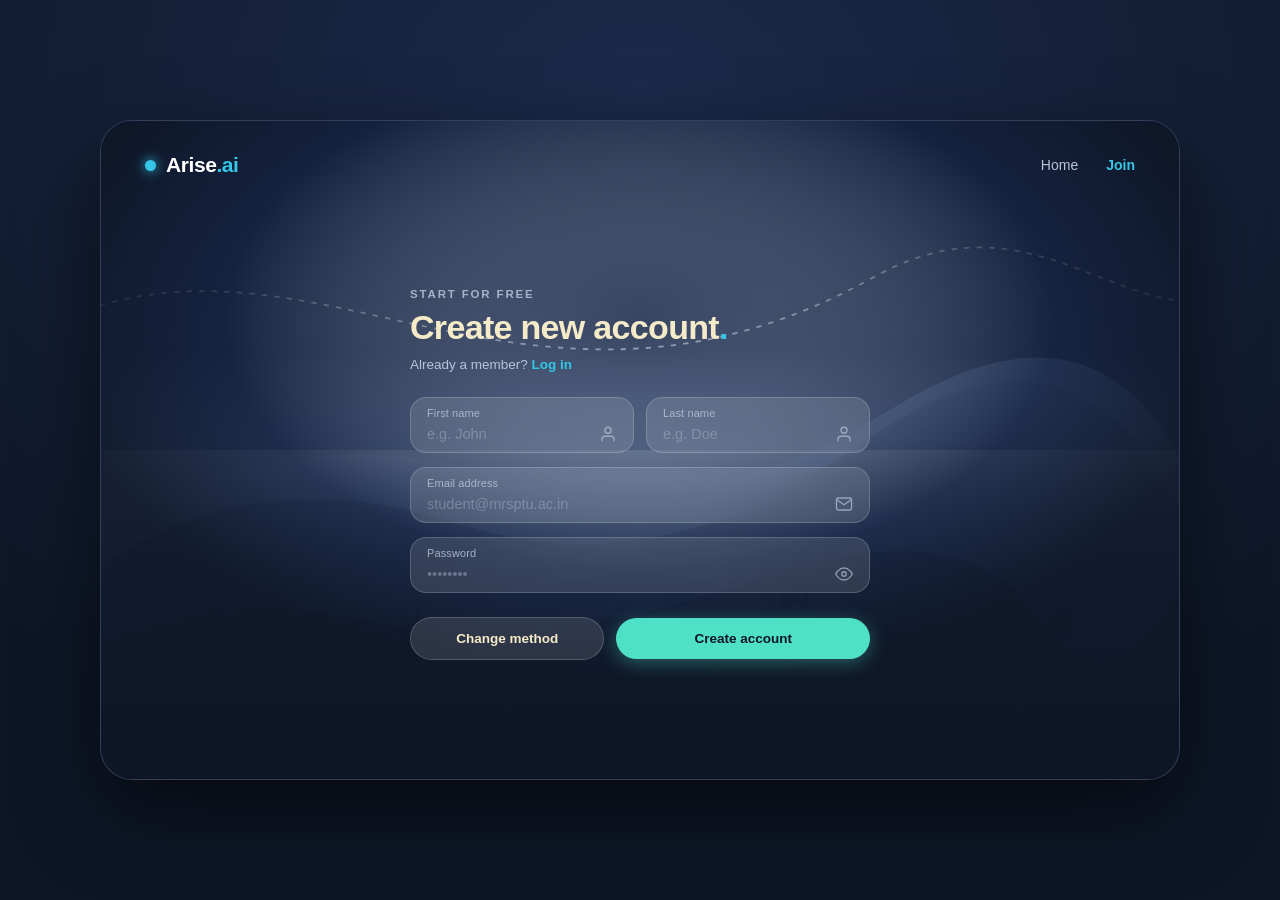
==== commit 5473b6dc: "fix(ui): override browser autofill styling and enforce dark color-scheme on inputs" ====
--- a/frontend/login.html
+++ b/frontend/login.html
@@ -273,7 +273,8 @@
       font-weight: 500;
       color: var(--pale-blue);
       opacity: 0.85;
-      margin-bottom: 2px;
+      margin-bottom: 4px;
+      line-height: 1.2;
       letter-spacing: 0.01em;
       pointer-events: none;
     }
@@ -287,16 +288,31 @@
     .field-input {
       width: 100%;
       background: transparent;
+      background-clip: padding-box;
       border: none;
       outline: none;
-      color: #ffffff;
+      color: #F6EBC8;
       font-size: 14.5px;
       font-weight: 500;
       padding: 2px 0;
+      color-scheme: dark;
     }
 
     .field-input::placeholder {
       color: rgba(184, 196, 217, 0.4);
+    }
+
+    /* Browser autofill override to preserve frosted-glass styling */
+    input:-webkit-autofill,
+    input:-webkit-autofill:hover,
+    input:-webkit-autofill:focus,
+    input:-webkit-autofill:active {
+      -webkit-text-fill-color: #F6EBC8;
+      caret-color: #F6EBC8;
+      -webkit-box-shadow: 0 0 0 1000px rgba(255, 255, 255, 0.08) inset;
+      box-shadow: 0 0 0 1000px rgba(255, 255, 255, 0.08) inset;
+      transition: background-color 9999s ease-in-out 0s;
+      border-radius: inherit;
     }
 
     .field-icon {
